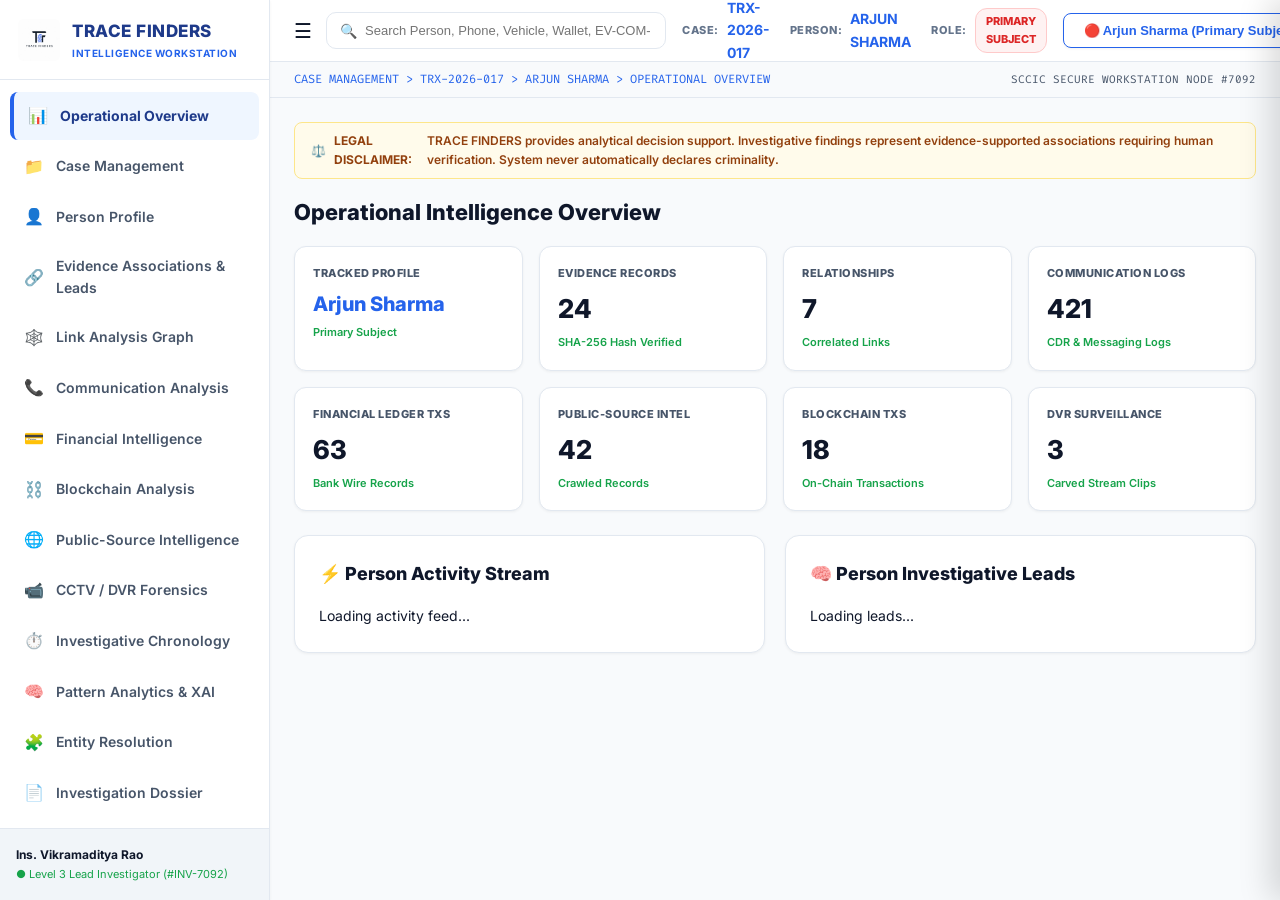
==== static/index.html @ 9f771f37 "THEME ENHANCEMENT — Transformed Dark Mode to Pure Pitch Black & Obsidian Cyber Workstation palette" ====
<!DOCTYPE html>
<html lang="en">
<head>
    <meta charset="UTF-8">
    <meta name="viewport" content="width=device-width, initial-scale=1.0">
    <title>TRACE FINDERS — Criminal Network Intelligence & Evidence Fusion Workstation</title>
    <!-- CSS & Fonts -->
    <link rel="stylesheet" href="/static/css/styles.css">
    <link rel="preconnect" href="https://fonts.googleapis.com">
    <link rel="preconnect" href="https://fonts.gstatic.com" crossorigin>
    <link href="https://fonts.googleapis.com/css2?family=Inter:wght@400;500;600;700;800;900&family=Fira+Code:wght@400;500;600&display=swap" rel="stylesheet">
    <!-- Vis.js Graph Canvas Library -->
    <script type="text/javascript" src="https://unpkg.com/vis-network/standalone/umd/vis-network.min.js"></script>
</head>
<body>

    <!-- 1. GLOBAL LEFT SIDEBAR -->
    <aside class="sidebar" id="app-sidebar">
        <div class="brand">
            <img src="/static/logo.png" style="height: 42px; width: auto; border-radius: 6px;" alt="TRACE FINDERS Logo">
            <div>
                <div class="brand-text">TRACE FINDERS</div>
                <div class="sih-badge">INTELLIGENCE WORKSTATION</div>
            </div>
        </div>
        <ul class="nav-list">
            <li class="nav-item active" data-tab="overview"><span class="nav-icon">📊</span> Operational Overview</li>
            <li class="nav-item" data-tab="cases"><span class="nav-icon">📁</span> Case Management</li>
            <li class="nav-item" data-tab="persons"><span class="nav-icon">👤</span> Person Profile</li>
            <li class="nav-item" data-tab="fusion"><span class="nav-icon">🔗</span> Evidence Associations & Leads</li>
            <li class="nav-item" data-tab="graph"><span class="nav-icon">🕸️</span> Link Analysis Graph</li>
            <li class="nav-item" data-tab="communications"><span class="nav-icon">📞</span> Communication Analysis</li>
            <li class="nav-item" data-tab="financial"><span class="nav-icon">💳</span> Financial Intelligence</li>
            <li class="nav-item" data-tab="blockchain"><span class="nav-icon">⛓️</span> Blockchain Analysis</li>
            <li class="nav-item" data-tab="osint"><span class="nav-icon">🌐</span> Public-Source Intelligence</li>
            <li class="nav-item" data-tab="dvr"><span class="nav-icon">📹</span> CCTV / DVR Forensics</li>
            <li class="nav-item" data-tab="timeline"><span class="nav-icon">⏱️</span> Investigative Chronology</li>
            <li class="nav-item" data-tab="analytics"><span class="nav-icon">🧠</span> Pattern Analytics & XAI</li>
            <li class="nav-item" data-tab="resolution"><span class="nav-icon">🧩</span> Entity Resolution</li>
            <li class="nav-item" data-tab="reports"><span class="nav-icon">📄</span> Investigation Dossier</li>
            <li class="nav-item" data-tab="audit"><span class="nav-icon">🛡️</span> Operational Audit Trail</li>
        </ul>
        <div class="sidebar-footer">
            <div style="font-weight: 700; color: var(--text-main); margin-bottom: 2px;">Ins. Vikramaditya Rao</div>
            <div style="font-size: 11px; color: var(--status-green);">● Level 3 Lead Investigator (#INV-7092)</div>
        </div>
    </aside>

    <!-- MAIN APPLICATION WRAPPER -->
    <div class="main-wrapper">
        
        <!-- 2. GLOBAL CONTEXT BAR HEADER -->
        <header class="context-bar">
            <div style="display: flex; align-items: center; gap: 14px;">
                <button class="sidebar-toggle-btn" onclick="toggleSidebar()" title="Toggle Sidebar" style="background: transparent; border: none; font-size: 20px; color: var(--text-main); cursor: pointer;">☰</button>
                <div class="search-box">
                    <span class="search-icon">🔍</span>
                    <input type="text" id="global-search-input" class="search-input" placeholder="Search Person, Phone, Vehicle, Wallet, EV-COM-001...">
                </div>
            </div>

            <div style="display: flex; align-items: center; gap: 16px;">
                <div class="context-meta-group">
                    <div class="context-item">
                        <span class="context-label">CASE:</span>
                        <span id="ctx-case-id" class="context-val" style="color: var(--accent-blue);">TRX-2026-017</span>
                    </div>
                    <div class="context-item">
                        <span class="context-label">PERSON:</span>
                        <span id="ctx-subject-name" class="context-val" style="color: var(--accent-blue);">ARJUN SHARMA</span>
                    </div>
                    <div class="context-item">
                        <span class="context-label">ROLE:</span>
                        <span id="ctx-subject-role" class="badge badge-high">PRIMARY SUBJECT</span>
                    </div>
                </div>

                <!-- PERSON SELECTOR DROPDOWN & THEME TOGGLE -->
                <div style="display: flex; align-items: center; gap: 10px;">
                    <select id="select-change-person" class="select-custom" onchange="changeActivePerson(this.value)">
                        <option value="P-001" selected>🔴 Arjun Sharma (Primary Subject)</option>
                        <option value="P-002">🔵 Rohan Mehta (Business Contact)</option>
                        <option value="P-003">🟢 Priya Joshi (Associate)</option>
                        <option value="P-004">🟡 Vikram Patil (Person of Interest)</option>
                        <option value="P-005">🟣 Neha Kulkarni (Employee)</option>
                        <option value="P-006">⚠️ Arjun S. (Ambiguous Match Candidate)</option>
                    </select>
                    <button class="btn btn-secondary" id="theme-toggle-btn" onclick="toggleTheme()" style="padding: 6px 12px; font-size: 12px;">🌙 Dark</button>
                </div>
            </div>
        </header>

        <!-- BREADCRUMB BAR -->
        <div class="breadcrumb-bar">
            <div>
                <span id="breadcrumb-text">CASE MANAGEMENT > TRX-2026-017 > ARJUN SHARMA > OPERATIONAL OVERVIEW</span>
            </div>
            <span style="font-size: 11px; color: var(--text-muted);">SCCIC SECURE WORKSTATION NODE #7092</span>
        </div>

        <!-- MAIN CONTENT AREA -->
        <main class="content-area">

            <!-- LEGAL DISCLAIMER BANNER -->
            <div class="disclaimer-banner">
                ⚖️ <strong>LEGAL DISCLAIMER:</strong> TRACE FINDERS provides analytical decision support. Investigative findings represent evidence-supported associations requiring human verification. System never automatically declares criminality.
            </div>

            <!-- 1. OPERATIONAL OVERVIEW -->
            <section id="view-overview" class="tab-view active">
                <h2 style="font-size: 22px; font-weight: 800; margin-bottom: 16px;">Operational Intelligence Overview</h2>
                
                <div class="grid-stats">
                    <div class="stat-card"><div class="stat-title">Tracked Profile</div><div class="stat-val" id="ov-person-name" style="font-size: 20px; color: var(--accent-blue);">Arjun Sharma</div><div class="stat-sub" id="ov-person-role">Primary Subject</div></div>
                    <div class="stat-card"><div class="stat-title">Evidence Records</div><div class="stat-val" id="ov-evidence-count">24</div><div class="stat-sub">SHA-256 Hash Verified</div></div>
                    <div class="stat-card"><div class="stat-title">Relationships</div><div class="stat-val" id="ov-rel-count">7</div><div class="stat-sub">Correlated Links</div></div>
                    <div class="stat-card"><div class="stat-title">Communication Logs</div><div class="stat-val" id="ov-comm-count">421</div><div class="stat-sub">CDR & Messaging Logs</div></div>
                    <div class="stat-card"><div class="stat-title">Financial Ledger Txs</div><div class="stat-val" id="ov-fin-count">63</div><div class="stat-sub">Bank Wire Records</div></div>
                    <div class="stat-card"><div class="stat-title">Public-Source Intel</div><div class="stat-val" id="ov-osint-count">42</div><div class="stat-sub">Crawled Records</div></div>
                    <div class="stat-card"><div class="stat-title">Blockchain Txs</div><div class="stat-val" id="ov-blk-count">18</div><div class="stat-sub">On-Chain Transactions</div></div>
                    <div class="stat-card"><div class="stat-title">DVR Surveillance</div><div class="stat-val" id="ov-cctv-count">3</div><div class="stat-sub">Carved Stream Clips</div></div>
                </div>

                <div style="display: grid; grid-template-columns: 1fr 1fr; gap: 20px;">
                    <div class="card">
                        <div class="card-title">⚡ Person Activity Stream</div>
                        <div id="activity-feed">Loading activity feed...</div>
                    </div>
                    <div class="card">
                        <div class="card-title">🧠 Person Investigative Leads</div>
                        <div id="ai-leads-panel">Loading leads...</div>
                    </div>
                </div>
            </section>

            <!-- 2. CASE MANAGEMENT -->
            <section id="view-cases" class="tab-view">
                <div style="display: flex; justify-content: space-between; align-items: center; margin-bottom: 20px;">
                    <h2 style="font-size: 22px; font-weight: 800;">Case Registry Management</h2>
                    <button class="btn" onclick="openAddCaseWizard()">+ ADD NEW CASE</button>
                </div>
                <div id="cases-list-container">Loading cases...</div>
            </section>

            <!-- 3. PERSON PROFILE -->
            <section id="view-persons" class="tab-view">
                <h2 style="font-size: 22px; font-weight: 800; margin-bottom: 16px;">Person Intelligence Profile</h2>
                <div id="person-profile-card-container">Loading person intelligence profile...</div>
            </section>

            <!-- 4. EVIDENCE ASSOCIATIONS & LEADS -->
            <section id="view-fusion" class="tab-view">
                <h2 style="font-size: 22px; font-weight: 800; margin-bottom: 16px;">Evidence Associations & Intelligence Leads</h2>
                <div class="card">
                    <div class="card-title">Person-Scoped Multi-Hop Evidence Tree</div>
                    <div id="fusion-chain-container">Loading evidence chain...</div>
                </div>
            </section>

            <!-- 5. LINK ANALYSIS GRAPH -->
            <section id="view-graph" class="tab-view">
                <div style="display: flex; justify-content: space-between; align-items: center; margin-bottom: 12px;">
                    <div>
                        <h2 style="font-size: 22px; font-weight: 800;">Evidence Fusion Network Graph</h2>
                        <div style="font-size: 13px; color: var(--text-muted); margin-top: 2px;">
                            CASE: <strong style="color: var(--text-main);">TRX-2026-017</strong> | 
                            SUBJECT: <strong id="graph-header-subject" style="color: var(--accent-blue);">ARJUN SHARMA</strong> | 
                            ENTITIES: <strong id="graph-header-entities" style="color: var(--text-main);">8</strong> | 
                            RELATIONSHIPS: <strong id="graph-header-rels" style="color: var(--text-main);">7</strong> | 
                            EVIDENCE LINKS: <strong id="graph-header-links" style="color: var(--text-main);">14</strong>
                        </div>
                    </div>
                    <button class="btn btn-secondary" onclick="focusSelectedPerson()">🎯 RE-CENTER ROOT</button>
                </div>

                <div class="graph-toolbar">
                    <div style="display: flex; align-items: center; gap: 8px; flex-wrap: wrap;">
                        <span style="font-size: 11px; font-weight: 800; color: var(--text-muted);">LAYOUT:</span>
                        <button id="btn-layout-tree-ud" class="graph-layout-btn active" onclick="changeGraphLayout('tree-ud')">Tree (Root Top)</button>
                        <button id="btn-layout-radial" class="graph-layout-btn" onclick="changeGraphLayout('radial')">Radial</button>
                        <button id="btn-layout-hierarchy" class="graph-layout-btn" onclick="changeGraphLayout('hierarchy')">Hierarchy</button>
                        <button id="btn-layout-compact" class="graph-layout-btn" onclick="changeGraphLayout('compact')">Compact</button>
                    </div>
                    <div style="font-size: 12px; color: var(--text-muted); font-weight: 600;">🖐️ Drag canvas to pan | Scroll to zoom | Drag nodes freely | Double-click node to focus</div>
                </div>

                <div class="graph-container-wrapper">
                    <!-- FLOATING GRAPH CONTROLS TOOLBAR OVERLAY -->
                    <div class="graph-floating-controls">
                        <button class="graph-control-btn" onclick="zoomGraphIn()" title="Zoom In">[ + ]</button>
                        <button class="graph-control-btn" onclick="zoomGraphOut()" title="Zoom Out">[ − ]</button>
                        <button class="graph-control-btn" onclick="fitGraphToScreen()" title="Fit to Screen">[ ⛶ ]</button>
                        <button class="graph-control-btn" onclick="resetGraphLayout()" title="Reset Layout">[ ⟳ ]</button>
                        <button class="graph-control-btn" onclick="focusSelectedPerson()" title="Center Root Node">[ 🎯 ]</button>
                    </div>
                    <div id="graph-canvas"></div>
                </div>
            </section>

            <!-- 6. COMMUNICATION ANALYSIS -->
            <section id="view-communications" class="tab-view">
                <h2 style="font-size: 22px; font-weight: 800; margin-bottom: 16px;">Communication Analysis</h2>
                <div class="card">
                    <div class="card-title">
                        <span>COMMUNICATION ANALYSIS | SUBJECT: <strong id="comm-person-name" style="color: var(--accent-blue);">ARJUN SHARMA</strong></span>
                    </div>
                    <div style="display: grid; grid-template-columns: repeat(5, 1fr); gap: 14px; margin-bottom: 20px;">
                        <div class="stat-card"><div class="stat-title">TOTAL EVENTS</div><div class="stat-val" id="comm-stat-total">421</div></div>
                        <div class="stat-card"><div class="stat-title">CALLS</div><div class="stat-val" id="comm-stat-calls">187</div></div>
                        <div class="stat-card"><div class="stat-title">MESSAGES</div><div class="stat-val" id="comm-stat-msgs">234</div></div>
                        <div class="stat-card"><div class="stat-title">UNIQUE CONTACTS</div><div class="stat-val" id="comm-stat-contacts">11</div></div>
                        <div class="stat-card"><div class="stat-title">ACTIVE PERIOD</div><div class="stat-val" style="font-size: 13px; color: var(--accent-blue);" id="comm-stat-period">03 Aug – 18 Aug 2026</div></div>
                    </div>
                    
                    <h4 style="font-size: 15px; color: var(--accent-blue); margin-bottom: 10px;">Contact Hierarchy Tree:</h4>
                    <div id="comm-contact-tree" style="margin-bottom: 20px;">Loading contact tree...</div>

                    <h4 style="font-size: 15px; color: var(--accent-blue); margin: 20px 0 10px 0;">Communication History Ledger:</h4>
                    <table class="table-custom">
                        <thead>
                            <tr>
                                <th>Date</th>
                                <th>Time</th>
                                <th>Contact Person</th>
                                <th>Direction</th>
                                <th>Duration</th>
                                <th>Evidence Record</th>
                            </tr>
                        </thead>
                        <tbody id="comm-rohan-tbody">
                            <tr><td colspan="6">Loading history...</td></tr>
                        </tbody>
                    </table>
                </div>
            </section>

            <!-- 7. FINANCIAL INTELLIGENCE LEDGER -->
            <section id="view-financial" class="tab-view">
                <h2 style="font-size: 22px; font-weight: 800; margin-bottom: 16px;">Financial Intelligence Ledger</h2>
                <div class="card">
                    <div class="card-title">Financial Activity Ledger & Account Correlation</div>
                    
                    <div id="fin-accounts-grid" style="display: grid; grid-template-columns: 1fr 1fr; gap: 16px; margin-bottom: 20px;">Loading account...</div>
                    <div id="fin-hawala-box" class="xai-box" style="margin-bottom: 20px;">Loading indicators...</div>

                    <h4 style="font-size: 15px; color: var(--accent-blue); margin-bottom: 10px;">Transaction History Ledger:</h4>
                    <table class="table-custom">
                        <thead>
                            <tr>
                                <th>DATE</th>
                                <th>TIME</th>
                                <th>AMOUNT</th>
                                <th>DIRECTION</th>
                                <th>ACCOUNT</th>
                                <th>COUNTERPARTY</th>
                                <th>REFERENCE</th>
                                <th>EVIDENCE</th>
                            </tr>
                        </thead>
                        <tbody id="fin-transactions-tbody">
                            <tr><td colspan="8">Loading transactions...</td></tr>
                        </tbody>
                    </table>
                </div>
            </section>

            <!-- 8. BLOCKCHAIN ANALYSIS -->
            <section id="view-blockchain" class="tab-view">
                <h2 style="font-size: 22px; font-weight: 800; margin-bottom: 16px;">Blockchain Intelligence Analysis</h2>
                <div class="card">
                    <div class="card-title">Wallet Intelligence: <strong id="blk-person-name" style="color: var(--accent-blue);">0xDEMO...A721</strong></div>
                    <div id="blk-summary" style="padding: 16px; background: var(--bg-card-hover); border: 1px solid var(--border-color); border-radius: 10px; margin-bottom: 20px;">Loading wallet info...</div>
                    
                    <h4 style="font-size: 15px; color: var(--accent-blue); margin-bottom: 10px;">Transaction Ledger:</h4>
                    <table class="table-custom">
                        <thead>
                            <tr>
                                <th>TRANSACTION HASH</th>
                                <th>FROM</th>
                                <th>TO</th>
                                <th>VALUE</th>
                                <th>TIME</th>
                                <th>ASSOCIATED EVIDENCE</th>
                            </tr>
                        </thead>
                        <tbody id="blk-transactions-tbody">
                            <tr><td colspan="6">Loading blockchain transactions...</td></tr>
                        </tbody>
                    </table>
                </div>
            </section>

            <!-- 9. PUBLIC-SOURCE INTELLIGENCE -->
            <section id="view-osint" class="tab-view">
                <h2 style="font-size: 22px; font-weight: 800; margin-bottom: 16px;">Public-Source Intelligence</h2>
                <div class="card">
                    <div class="card-title">Public-Source Records Scoped for: <strong id="osint-person-name" style="color: var(--accent-blue);">ARJUN SHARMA</strong></div>
                    <div id="osint-list">Loading records...</div>
                </div>
            </section>

            <!-- 10. CCTV / DVR FORENSICS WORKSPACE -->
            <section id="view-dvr" class="tab-view">
                <div style="display: flex; justify-content: space-between; align-items: center; margin-bottom: 14px;">
                    <div>
                        <h2 style="font-size: 22px; font-weight: 800;">CCTV / DVR Forensics Workspace</h2>
                        <div style="font-size: 13px; color: var(--text-muted); margin-top: 2px;">
                            CASE: <strong style="color: var(--text-main);">TRX-2026-017</strong> | 
                            SUBJECT: <strong id="dvr-header-subject" style="color: var(--accent-blue);">ARJUN SHARMA</strong> | 
                            CAMERAS: <strong id="dvr-header-total-cams" style="color: var(--text-main);">12</strong> (ACTIVE: <strong style="color: var(--status-green);">10</strong> | ARCHIVED: <strong style="color: var(--status-amber);">2</strong>) | 
                            TOTAL EVENTS: <strong style="color: var(--text-main);">87</strong> | 
                            EVIDENCE LINKS: <strong style="color: var(--text-main);">54</strong>
                        </div>
                    </div>
                </div>

                <!-- CAMERA SEARCH & FILTERS BAR -->
                <div class="dvr-filter-bar">
                    <div class="search-box" style="width: 280px;">
                        <span class="search-icon">🔍</span>
                        <input type="text" id="camera-search-input" class="search-input" placeholder="Search Camera ID, Name, Location..." onkeyup="filterCameraGrid()">
                    </div>
                    <div style="display: flex; align-items: center; gap: 6px;">
                        <span style="font-size: 11px; font-weight: 800; color: var(--text-muted);">STATUS:</span>
                        <select class="dvr-filter-select" id="cam-filter-status" onchange="filterCameraGrid()"><option value="ALL">All Statuses</option><option value="Active Recording">Active Recording</option><option value="Archived">Archived</option></select>
                    </div>
                    <div style="display: flex; align-items: center; gap: 6px;">
                        <span style="font-size: 11px; font-weight: 800; color: var(--text-muted);">LOCATION:</span>
                        <select class="dvr-filter-select" id="cam-filter-location" onchange="filterCameraGrid()"><option value="ALL">All Locations</option><option value="Pune">Pune</option><option value="Mumbai">Mumbai</option></select>
                    </div>
                    <div style="display: flex; align-items: center; gap: 6px;">
                        <span style="font-size: 11px; font-weight: 800; color: var(--text-muted);">TYPE:</span>
                        <select class="dvr-filter-select" id="cam-filter-type" onchange="filterCameraGrid()"><option value="ALL">All Camera Types</option><option value="Fixed">Fixed CCTV</option><option value="PTZ">PTZ Dome</option><option value="ANPR">ANPR Traffic</option></select>
                    </div>
                    <div style="display: flex; align-items: center; gap: 6px;">
                        <span style="font-size: 11px; font-weight: 800; color: var(--text-muted);">DATE:</span>
                        <select class="dvr-filter-select" id="cam-filter-date"><option value="18 Aug 2026">18 Aug 2026</option></select>
                    </div>
                </div>

                <!-- ALL 12 CAMERAS RESPONSIVE INVENTORY GRID -->
                <div class="card-title" style="font-size: 16px; margin-bottom: 12px;">📷 Camera Inventory (All 12 Monitored Locations)</div>
                <div class="camera-inventory-grid" id="camera-inventory-grid-container">Loading camera inventory...</div>

                <!-- ALL CAMERA EVENTS TABLE -->
                <div class="card">
                    <div class="card-title" style="font-size: 16px;">📋 All Camera Surveillance Events Log</div>
                    <table class="table-custom">
                        <thead>
                            <tr>
                                <th>TIME</th>
                                <th>CAMERA</th>
                                <th>SURVEILLANCE EVENT</th>
                                <th>IDENTIFIED PERSON</th>
                                <th>LOCATION</th>
                                <th>EVIDENCE RECORD</th>
                                <th>STATUS</th>
                            </tr>
                        </thead>
                        <tbody id="all-camera-events-tbody">
                            <tr><td colspan="7">Loading events...</td></tr>
                        </tbody>
                    </table>
                </div>

                <!-- SELECTED PERSON CCTV SURVEILLANCE EVENTS -->
                <div class="card-title" style="font-size: 16px; margin: 24px 0 12px 0;">
                    <span>🎥 Person-Scoped Surveillance Clips (<strong id="dvr-person-clips-title" style="color: var(--accent-blue);">Arjun Sharma</strong>)</span>
                </div>
                <div id="dvr-video-grid-container" style="display: grid; grid-template-columns: repeat(3, 1fr); gap: 16px; margin-bottom: 20px;">Loading surveillance clips...</div>

                <!-- LOWER 3-COLUMN SPLIT ANALYTICAL SECTION -->
                <div class="dvr-analytics-3col">
                    <div class="card" style="margin-bottom: 0;">
                        <div class="card-title" style="font-size: 15px;">⏱️ Investigation Timeline</div>
                        <div class="timeline-list" style="font-size: 12px;" id="dvr-timeline-list">
                            <div class="timeline-item" onclick="openEvidenceDetailModal('EV-CCTV-031')">
                                <div style="font-size: 10px; color: var(--accent-blue); font-weight: 700;">20:01:00</div>
                                <div style="font-weight: 700; color: var(--text-main);">Person Meeting</div>
                            </div>
                            <div class="timeline-item" onclick="openEvidenceDetailModal('EV-COM-023')">
                                <div style="font-size: 10px; color: var(--accent-blue); font-weight: 700;">20:02:14</div>
                                <div style="font-weight: 700; color: var(--text-main);">Communication Event</div>
                            </div>
                            <div class="timeline-item" onclick="openEvidenceDetailModal('EV-CCTV-032')">
                                <div style="font-size: 10px; color: var(--accent-blue); font-weight: 700;">20:17:38</div>
                                <div style="font-weight: 700; color: var(--text-main);">Financial Exchange Event</div>
                            </div>
                            <div class="timeline-item" onclick="openEvidenceDetailModal('EV-CCTV-033')">
                                <div style="font-size: 10px; color: var(--accent-blue); font-weight: 700;">20:26:11</div>
                                <div style="font-weight: 700; color: var(--text-main);">Vehicle Departure</div>
                            </div>
                        </div>
                    </div>

                    <div class="card" style="margin-bottom: 0;">
                        <div class="card-title" style="font-size: 15px;">
                            <span>📹 Selected Surveillance Event</span>
                            <span id="dvr-selected-id" style="color: var(--accent-blue); font-size: 13px;">EV-CCTV-031</span>
                        </div>

                        <div class="dvr-player-box" style="margin-bottom: 14px;">
                            <div style="position: relative; aspect-ratio: 16/9; background: #000;">
                                <img id="dvr-main-img" src="https://images.unsplash.com/photo-1517248135467-4c7edcad34c4?w=800" style="width: 100%; height: 100%; object-fit: cover;">
                                <div style="position: absolute; top: 8px; left: 10px; background: rgba(0,0,0,0.7); padding: 4px 8px; border-radius: 4px; font-family: monospace; font-size: 11px; color: #10b981;">
                                    <span id="dvr-overlay-cam">CAM-04</span> | 18 AUG 2026 | <span id="dvr-overlay-time">20:01:00 IST</span>
                                </div>
                            </div>
                            <div class="dvr-player-controls">
                                <button class="dvr-btn-play" onclick="togglePlay()">▶</button>
                                <button class="btn btn-secondary" style="font-size: 10px; padding: 2px 6px;">⏮ 10s</button>
                                <button class="btn btn-secondary" style="font-size: 10px; padding: 2px 6px;">⏭ 10s</button>
                                <div class="dvr-seeker"><div class="dvr-seeker-fill"></div></div>
                                <span style="font-size: 10px; color: var(--text-muted); font-family: monospace;">00:42 / 02:30</span>
                            </div>
                        </div>

                        <div id="dvr-selected-details-panel" style="font-size: 12px; color: var(--text-muted); background: var(--bg-card-hover); padding: 12px; border-radius: 8px; border: 1px solid var(--border-color); margin-bottom: 12px;">Loading event details...</div>

                        <div style="font-size: 11px; font-weight: 800; color: var(--accent-blue); margin-bottom: 6px;">LINKED EVIDENCE:</div>
                        <div id="dvr-linked-evidence-btns" style="display: flex; gap: 8px; flex-wrap: wrap;">Loading linked evidence...</div>
                    </div>

                    <div class="card" style="margin-bottom: 0;">
                        <div class="card-title" style="font-size: 15px;">🔗 Related Entities</div>
                        <div id="dvr-related-entities-list" style="font-size: 12px; margin-bottom: 18px;">Loading entities...</div>

                        <div class="card-title" style="font-size: 14px; margin-bottom: 8px;">🎥 Monitored Locations</div>
                        <div id="dvr-camera-list" style="font-size: 11px;">Loading cameras...</div>
                    </div>
                </div>

            </section>

            <!-- 11. INVESTIGATIVE CHRONOLOGY TIMELINE -->
            <section id="view-timeline" class="tab-view">
                <h2 style="font-size: 22px; font-weight: 800; margin-bottom: 16px;">Investigative Chronology Timeline</h2>
                <div class="card">
                    <div class="card-title">Person Chronology Stream (<span id="timeline-person-name" style="color: var(--accent-blue);">Arjun Sharma</span>)</div>
                    <div id="temporal-assessment-box" class="xai-box" style="margin-bottom: 20px;">Loading correlation assessment...</div>
                    <div id="timeline-container" class="timeline-list">Loading timeline...</div>
                </div>
            </section>

            <!-- 12. PATTERN ANALYTICS & XAI -->
            <section id="view-analytics" class="tab-view">
                <h2 style="font-size: 22px; font-weight: 800; margin-bottom: 16px;">Pattern Analytics & Centrality Metrics</h2>
                <div class="card">
                    <div class="card-title">Entity Rank & Centrality Metrics</div>
                    <table class="table-custom">
                        <thead>
                            <tr>
                                <th>Entity Label</th>
                                <th>Type</th>
                                <th>Degree</th>
                                <th>Betweenness</th>
                                <th>PageRank</th>
                                <th>Assessment</th>
                            </tr>
                        </thead>
                        <tbody id="analytics-tbody">
                            <tr><td colspan="6">Loading analytics...</td></tr>
                        </tbody>
                    </table>
                </div>
            </section>

            <!-- 13. ENTITY RESOLUTION INTERFACE -->
            <section id="view-resolution" class="tab-view">
                <h2 style="font-size: 22px; font-weight: 800; margin-bottom: 16px;">Entity Resolution Interface</h2>
                <div class="card">
                    <div class="card-title">Ambiguous Candidate Match Resolution</div>
                    <div id="entity-resolution-container">Loading entity resolution candidate...</div>
                </div>
            </section>

            <!-- 14. REPORTS (DOSSIER PREVIEW & PRINT/EXPORT PDF) -->
            <section id="view-reports" class="tab-view">
                <h2 style="font-size: 22px; font-weight: 800; margin-bottom: 16px;">Official Investigation Summary Report</h2>
                <div class="card">
                    <div class="card-title">
                        <span>TRACE FINDERS Official Investigation Dossier</span>
                        <button class="btn" onclick="printDossierPDF()">🖨️ Print / Export PDF Dossier</button>
                    </div>
                    <iframe id="report-preview-frame" style="width: 100%; height: 720px; border: 1px solid var(--border-color); background: #ffffff; border-radius: 8px; box-shadow: var(--shadow-sm);"></iframe>
                </div>
            </section>

            <!-- 15. OPERATIONAL AUDIT TRAIL -->
            <section id="view-audit" class="tab-view">
                <h2 style="font-size: 22px; font-weight: 800; margin-bottom: 16px;">Operational Audit Trail & Chain of Custody</h2>
                <div class="card">
                    <div class="card-title">
                        <span>SHA-256 Immutable Audit Explorer</span>
                        <span id="blockchain-status" class="badge badge-verified">IMMUTABLE LOGS VERIFIED</span>
                    </div>
                    <table class="table-custom">
                        <thead>
                            <tr>
                                <th>TIMESTAMP</th>
                                <th>USER</th>
                                <th>ACTION</th>
                                <th>OBJECT</th>
                                <th>RESULT</th>
                            </tr>
                        </thead>
                        <tbody id="audit-tbody">
                            <tr><td colspan="5">Loading audit logs...</td></tr>
                        </tbody>
                    </table>
                </div>
            </section>

        </main>
    </div>

    <!-- CAMERA DETAIL & 24H RECORDING TIMELINE MODAL -->
    <div id="camera-detail-modal" class="modal-overlay">
        <div class="modal-card">
            <div class="modal-header" style="display: flex; justify-content: space-between; align-items: center; border-bottom: 1px solid var(--border-color); padding-bottom: 12px; margin-bottom: 16px;">
                <div>
                    <div style="font-size: 18px; font-weight: 800; color: var(--accent-blue);" id="cam-modal-id">CAM-04</div>
                    <div style="font-size: 13px; color: var(--text-main);" id="cam-modal-name">Pune Central Zone</div>
                </div>
                <button type="button" class="modal-close-btn" onclick="closeCameraDetailModal()" style="background: transparent; border: none; font-size: 22px; color: var(--text-muted); cursor: pointer;">✕</button>
            </div>
            
            <div id="cam-modal-body">Loading camera details...</div>
        </div>
    </div>

    <!-- RIGHT-SIDE SLIDING PERSON DETAIL DRAWER -->
    <div id="person-detail-drawer" class="right-drawer-overlay">
        <div class="drawer-header">
            <div style="font-size: 16px; font-weight: 800; color: var(--text-main);">PERSON PROFILE DOSSIER</div>
            <button type="button" style="background: transparent; border: none; font-size: 22px; color: var(--text-muted); cursor: pointer;" onclick="closePersonDrawer()">✕</button>
        </div>
        <div class="drawer-tabs">
            <button class="drawer-tab-btn active" onclick="switchDrawerTab('overview')">OVERVIEW</button>
            <button class="drawer-tab-btn" onclick="switchDrawerTab('identifiers')">IDENTIFIERS</button>
            <button class="drawer-tab-btn" onclick="switchDrawerTab('comm')">COMMUNICATION</button>
            <button class="drawer-tab-btn" onclick="switchDrawerTab('fin')">FINANCIAL</button>
            <button class="drawer-tab-btn" onclick="switchDrawerTab('osint')">PUBLIC-SOURCE</button>
            <button class="drawer-tab-btn" onclick="switchDrawerTab('blk')">BLOCKCHAIN</button>
            <button class="drawer-tab-btn" onclick="switchDrawerTab('dvr')">CCTV</button>
            <button class="drawer-tab-btn" onclick="switchDrawerTab('rel')">RELATIONSHIPS</button>
            <button class="drawer-tab-btn" onclick="switchDrawerTab('timeline')">TIMELINE</button>
            <button class="drawer-tab-btn" onclick="switchDrawerTab('evidence')">EVIDENCE</button>
        </div>
        <div class="drawer-body" id="drawer-content-area">Loading person dossier...</div>
    </div>

    <!-- STANDARDIZED EVIDENCE RECORD DRAWER MODAL -->
    <div id="evidence-detail-modal" class="modal-overlay">
        <div class="modal-card">
            <div class="modal-header" style="display: flex; justify-content: space-between; align-items: center; border-bottom: 1px solid var(--border-color); padding-bottom: 12px; margin-bottom: 16px;">
                <div style="font-size: 18px; font-weight: 800; color: var(--accent-blue);">EVIDENCE RECORD</div>
                <button type="button" class="modal-close-btn" onclick="closeEvidenceDetailModal()" style="background: transparent; border: none; font-size: 22px; color: var(--text-muted); cursor: pointer;">✕</button>
            </div>
            <div id="evidence-modal-body">Loading evidence record...</div>
        </div>
    </div>

    <!-- RELATIONSHIP EVIDENCE DRAWER MODAL -->
    <div id="rel-evidence-modal" class="modal-overlay">
        <div class="modal-card">
            <div class="modal-header" style="display: flex; justify-content: space-between; align-items: center; border-bottom: 1px solid var(--border-color); padding-bottom: 12px; margin-bottom: 16px;">
                <div style="font-size: 18px; font-weight: 800; color: var(--accent-blue);">RELATIONSHIP INTELLIGENCE RECORD</div>
                <button type="button" class="modal-close-btn" onclick="closeRelEvidenceModal()" style="background: transparent; border: none; font-size: 22px; color: var(--text-muted); cursor: pointer;">✕</button>
            </div>
            <div id="rel-modal-body">Loading relationship details...</div>
        </div>
    </div>

    <!-- MULTI-STEP ADD CASE WIZARD MODAL -->
    <div id="add-case-wizard-modal" class="modal-overlay">
        <div class="modal-card">
            <div class="modal-header" style="display: flex; justify-content: space-between; align-items: center; border-bottom: 1px solid var(--border-color); padding-bottom: 12px; margin-bottom: 16px;">
                <div style="font-size: 18px; font-weight: 800; color: var(--text-main);">+ ADD NEW CASE WORKFLOW</div>
                <button type="button" class="modal-close-btn" onclick="closeAddCaseWizard()" style="background: transparent; border: none; font-size: 22px; color: var(--text-muted); cursor: pointer;">✕</button>
            </div>
            <div class="wizard-steps-bar">
                <span id="wiz-step-1" class="wizard-step-item active">1. Case Information</span>
                <span id="wiz-step-2" class="wizard-step-item">2. Primary Suspect</span>
                <span id="wiz-step-3" class="wizard-step-item">3. Secondary Subjects</span>
            </div>
            <form id="wizard-form" onsubmit="submitWizardForm(event)">
                <div id="wizard-panel-1">
                    <div class="form-group" style="margin-bottom: 12px;"><label class="form-label">Case Name / Title *</label><input type="text" id="wiz-case-title" required class="form-field-input" placeholder="e.g. OPERATION NEXUS"></div>
                    <div class="form-grid-2">
                        <div><label class="form-label">Investigation Type</label><input type="text" id="wiz-case-type" class="form-field-input" value="Cyber-Financial Crime"></div>
                        <div><label class="form-label">Priority</label><select id="wiz-case-priority" class="form-field-input"><option value="HIGH" selected>High Priority</option><option value="MEDIUM">Medium Priority</option><option value="LOW">Low Priority</option></select></div>
                    </div>
                    <div class="form-group" style="margin-bottom: 12px;"><label class="form-label">Lead Investigator</label><input type="text" id="wiz-case-investigator" class="form-field-input" value="Ins. Vikramaditya Rao (#INV-7092)"></div>
                    <div class="form-group" style="margin-bottom: 12px;"><label class="form-label">Case Description</label><textarea id="wiz-case-desc" rows="2" class="form-field-input" placeholder="Describe key investigative facts..."></textarea></div>
                    <div class="modal-actions"><button type="button" class="btn" onclick="goToWizardStep(2)">NEXT ➔</button></div>
                </div>
                <div id="wizard-panel-2" style="display: none;">
                    <div class="form-grid-2">
                        <div><label class="form-label">Primary Suspect Full Name *</label><input type="text" id="wiz-p-name" class="form-field-input" placeholder="e.g. Arjun Sharma"></div>
                        <div><label class="form-label">Alias</label><input type="text" id="wiz-p-alias" class="form-field-input" placeholder="e.g. Arjun S."></div>
                    </div>
                    <div class="form-grid-2">
                        <div><label class="form-label">Age & Gender</label><input type="text" id="wiz-p-age" class="form-field-input" placeholder="34, Male"></div>
                        <div><label class="form-label">Phone</label><input type="text" id="wiz-p-phone" class="form-field-input" placeholder="+91 98765 1201"></div>
                    </div>
                    <div class="form-grid-2">
                        <div><label class="form-label">Email</label><input type="email" id="wiz-p-email" class="form-field-input" placeholder="arjun.sharma.demo@example.test"></div>
                        <div><label class="form-label">City / Location</label><input type="text" id="wiz-p-city" class="form-field-input" placeholder="Pune, Maharashtra"></div>
                    </div>
                    <div class="modal-actions">
                        <button type="button" class="btn btn-secondary" onclick="goToWizardStep(1)">BACK</button>
                        <button type="button" class="btn" onclick="goToWizardStep(3)">NEXT ➔</button>
                    </div>
                </div>
                <div id="wizard-panel-3" style="display: none;">
                    <div style="background: var(--bg-card-hover); border-radius: 8px; padding: 14px; margin-bottom: 14px;">
                        <div style="font-size: 12px; font-weight: 800; color: var(--accent-blue); margin-bottom: 10px;">ADD PERSON OF INTEREST / ASSOCIATE</div>
                        <div class="form-grid-2">
                            <input type="text" id="wiz-sec-name" class="form-field-input" placeholder="Name e.g. Rohan Mehta">
                            <select id="wiz-sec-role" class="form-field-input"><option value="Business Contact">Business Contact</option><option value="Associate">Associate</option><option value="Person of Interest">Person of Interest</option><option value="Employee">Employee</option></select>
                        </div>
                        <input type="text" id="wiz-sec-phone" class="form-field-input" placeholder="Phone e.g. +91 98765 2002" style="margin-top: 10px;">
                    </div>
                    <div class="modal-actions">
                        <button type="button" class="btn btn-secondary" onclick="goToWizardStep(2)">BACK</button>
                        <button type="submit" class="btn">CREATE CASE & INGEST</button>
                    </div>
                </div>
            </form>
        </div>
    </div>

    <!-- JS Application Controller -->
    <script src="/static/js/app.js"></script>
</body>
</html>
---- static/css/styles.css ----
/* TRACE FINDERS — CRISP LIGHT / DARK INTELLIGENCE WORKSTATION THEME */

:root {
  /* LIGHT MODE DEFAULT */
  --bg-dark: #f8fafc;
  --bg-card: #ffffff;
  --bg-card-hover: #f1f5f9;
  --bg-sidebar: #ffffff;
  --bg-header: #ffffff;
  --accent-blue: #2563eb;
  --accent-cyan: #0284c7;
  --accent-purple: #7c3aed;
  --status-red: #dc2626;
  --status-amber: #d97706;
  --status-green: #16a34a;
  --text-main: #0f172a;
  --text-muted: #475569;
  --border-color: #e2e8f0;
  --font-mono: 'Fira Code', 'Consolas', monospace;
  --shadow-sm: 0 1px 3px rgba(0,0,0,0.05);
  --shadow-md: 0 4px 12px rgba(0,0,0,0.08);
}

body.dark-mode {
  --bg-dark: #000000;
  --bg-card: #090a0f;
  --bg-card-hover: #12141d;
  --bg-sidebar: #040406;
  --bg-header: #040406;
  --accent-blue: #38bdf8;
  --accent-cyan: #22d3ee;
  --accent-purple: #c084fc;
  --status-red: #f87171;
  --status-amber: #fbbf24;
  --status-green: #34d399;
  --text-main: #f8fafc;
  --text-muted: #94a3b8;
  --border-color: #1a1c2a;
  --shadow-sm: 0 2px 8px rgba(0,0,0,0.85);
  --shadow-md: 0 8px 24px rgba(0,0,0,0.95);
}

* {
  box-sizing: border-box;
  margin: 0;
  padding: 0;
}

body {
  font-family: 'Inter', -apple-system, BlinkMacSystemFont, 'Segoe UI', Roboto, sans-serif;
  background-color: var(--bg-dark);
  color: var(--text-main);
  font-size: 14px;
  line-height: 1.6;
  height: 100vh;
  display: flex;
  overflow: hidden;
}

/* Sidebar Navigation */
.sidebar {
  width: 270px;
  background-color: var(--bg-sidebar);
  border-right: 1px solid var(--border-color);
  display: flex;
  flex-direction: column;
  flex-shrink: 0;
  z-index: 10;
  transition: transform 0.3s ease, width 0.3s ease;
  box-shadow: var(--shadow-sm);
}

.sidebar.collapsed {
  width: 0;
  overflow: hidden;
  border-right: none;
}

.brand {
  padding: 18px;
  border-bottom: 1px solid var(--border-color);
  display: flex;
  align-items: center;
  gap: 12px;
}

.brand-text {
  font-weight: 800;
  font-size: 17px;
  letter-spacing: 0.5px;
  color: #1e3a8a;
}

body.dark-mode .brand-text {
  color: #f8fafc;
}

.sih-badge {
  font-size: 10px;
  color: var(--accent-blue);
  font-weight: 700;
  letter-spacing: 0.5px;
}

.nav-list {
  list-style: none;
  padding: 12px 10px;
  overflow-y: auto;
  flex: 1;
}

.nav-item {
  display: flex;
  align-items: center;
  gap: 12px;
  padding: 11px 14px;
  border-radius: 8px;
  color: var(--text-muted);
  font-size: 14px;
  font-weight: 600;
  cursor: pointer;
  transition: all 0.2s ease;
  margin-bottom: 3px;
}

.nav-item:hover {
  background-color: var(--bg-card-hover);
  color: var(--text-main);
}

.nav-item.active {
  background-color: #eff6ff;
  color: #1e3a8a;
  border-left: 4px solid var(--accent-blue);
  font-weight: 700;
}

body.dark-mode .nav-item.active {
  background-color: #0e1526;
  color: #38bdf8;
  border-left: 4px solid #38bdf8;
}

.nav-icon {
  font-size: 16px;
  width: 20px;
  text-align: center;
}

.sidebar-footer {
  padding: 16px;
  border-top: 1px solid var(--border-color);
  font-size: 12px;
  color: var(--text-muted);
  background: var(--bg-card-hover);
}

/* App Main Layout */
.main-wrapper {
  flex: 1;
  display: flex;
  flex-direction: column;
  overflow: hidden;
}

/* Global Context Bar Header */
.context-bar {
  height: 62px;
  background-color: var(--bg-header);
  border-bottom: 1px solid var(--border-color);
  display: flex;
  align-items: center;
  justify-content: space-between;
  padding: 0 24px;
  gap: 16px;
  box-shadow: var(--shadow-sm);
}

.context-meta-group {
  display: flex;
  align-items: center;
  gap: 20px;
  font-size: 13px;
}

.context-item {
  display: flex;
  align-items: center;
  gap: 8px;
}

.context-label {
  color: #64748b;
  font-weight: 800;
  text-transform: uppercase;
  font-size: 11px;
  letter-spacing: 0.5px;
}

.context-val {
  color: var(--text-main);
  font-weight: 700;
  font-size: 14px;
}

.select-custom {
  background-color: var(--bg-card);
  border: 1.5px solid var(--accent-blue);
  color: var(--accent-blue);
  padding: 8px 16px;
  border-radius: 8px;
  font-size: 13px;
  font-weight: 700;
  outline: none;
  cursor: pointer;
  box-shadow: var(--shadow-sm);
}

.select-custom option {
  background-color: var(--bg-card);
  color: var(--text-main);
  padding: 8px;
  font-size: 13px;
}

.search-box {
  position: relative;
  width: 340px;
}

.search-input {
  width: 100%;
  padding: 10px 14px 10px 38px;
  background-color: var(--bg-card);
  border: 1px solid var(--border-color);
  border-radius: 10px;
  color: var(--text-main);
  font-size: 13px;
  font-weight: 500;
  outline: none;
}

.search-input:focus {
  border-color: var(--accent-blue);
  box-shadow: 0 0 0 3px rgba(37, 99, 235, 0.15);
}

.search-icon {
  position: absolute;
  left: 14px;
  top: 50%;
  transform: translateY(-50%);
  color: #64748b;
  font-size: 14px;
}

/* Legal Disclaimer Banner */
.disclaimer-banner {
  background-color: #fffbeb;
  border: 1px solid #fde68a;
  color: #92400e;
  padding: 8px 16px;
  border-radius: 8px;
  font-size: 12px;
  font-weight: 600;
  margin-bottom: 16px;
  display: flex;
  align-items: center;
  gap: 8px;
}

body.dark-mode .disclaimer-banner {
  background-color: #451a03;
  border-color: #78350f;
  color: #fde047;
}

/* Breadcrumb Bar */
.breadcrumb-bar {
  background-color: var(--bg-dark);
  border-bottom: 1px solid var(--border-color);
  padding: 8px 24px;
  font-size: 12px;
  font-family: var(--font-mono);
  color: var(--accent-blue);
  display: flex;
  align-items: center;
  justify-content: space-between;
}

/* Main Content Views Container */
.content-area {
  flex: 1;
  padding: 24px;
  overflow-y: auto;
  position: relative;
  background-color: var(--bg-dark);
}

.tab-view {
  display: none;
}

.tab-view.active {
  display: block;
}

/* Cards & Grids */
.grid-stats {
  display: grid;
  grid-template-columns: repeat(auto-fit, minmax(180px, 1fr));
  gap: 16px;
  margin-bottom: 24px;
}

.stat-card {
  background-color: var(--bg-card);
  border: 1px solid var(--border-color);
  border-radius: 12px;
  padding: 18px;
  display: flex;
  flex-direction: column;
  box-shadow: var(--shadow-sm);
}

.stat-title {
  font-size: 11px;
  color: var(--text-muted);
  font-weight: 800;
  letter-spacing: 0.5px;
  text-transform: uppercase;
  margin-bottom: 6px;
}

.stat-val {
  font-size: 26px;
  font-weight: 800;
  color: var(--text-main);
}

.stat-sub {
  font-size: 11px;
  color: var(--status-green);
  margin-top: 4px;
  font-weight: 600;
}

.card {
  background-color: var(--bg-card);
  border: 1px solid var(--border-color);
  border-radius: 14px;
  padding: 24px;
  margin-bottom: 20px;
  box-shadow: var(--shadow-sm);
}

.card-title {
  font-size: 18px;
  font-weight: 800;
  color: var(--text-main);
  margin-bottom: 16px;
  display: flex;
  align-items: center;
  justify-content: space-between;
}

/* Graph Canvas & Toolbar */
.graph-toolbar {
  display: flex;
  align-items: center;
  justify-content: space-between;
  background-color: var(--bg-card);
  border: 1px solid var(--border-color);
  border-bottom: none;
  border-radius: 14px 14px 0 0;
  padding: 12px 20px;
}

.graph-layout-btn {
  background: var(--bg-card-hover);
  border: 1px solid var(--border-color);
  color: var(--text-muted);
  padding: 7px 14px;
  border-radius: 8px;
  font-size: 13px;
  font-weight: 700;
  cursor: pointer;
  transition: all 0.2s;
}

.graph-layout-btn:hover, .graph-layout-btn.active {
  background: var(--accent-blue);
  color: #ffffff;
  border-color: var(--accent-blue);
}

.graph-container-wrapper {
  position: relative;
  width: 100%;
}

#graph-canvas {
  width: 100%;
  height: 580px;
  background-color: var(--bg-card);
  border: 1px solid var(--border-color);
  border-radius: 0 0 14px 14px;
  position: relative;
  cursor: grab;
}

#graph-canvas:active {
  cursor: grabbing;
}

/* FLOATING GRAPH CONTROLS TOOLBAR OVERLAY */
.graph-floating-controls {
  position: absolute;
  top: 16px;
  right: 16px;
  background: var(--bg-card);
  border: 1px solid var(--border-color);
  border-radius: 10px;
  padding: 6px;
  display: flex;
  flex-direction: column;
  gap: 6px;
  box-shadow: var(--shadow-md);
  z-index: 20;
}

.graph-control-btn {
  background: var(--bg-card-hover);
  border: 1px solid var(--border-color);
  color: var(--text-main);
  width: 36px;
  height: 36px;
  border-radius: 8px;
  font-size: 16px;
  font-weight: 800;
  display: flex;
  align-items: center;
  justify-content: center;
  cursor: pointer;
  transition: all 0.2s;
}

.graph-control-btn:hover {
  background: var(--accent-blue);
  color: #ffffff;
  border-color: var(--accent-blue);
}

/* Badges */
.badge {
  display: inline-block;
  padding: 4px 10px;
  border-radius: 12px;
  font-size: 11px;
  font-weight: 800;
  text-transform: uppercase;
}

.badge-high { background-color: #fef2f2; color: #dc2626; border: 1px solid #fecaca; }
.badge-medium { background-color: #fffbeb; color: #d97706; border: 1px solid #fde68a; }
.badge-verified { background-color: #f0fdf4; color: #16a34a; border: 1px solid #bbf7d0; }

body.dark-mode .badge-high { background-color: #450a0a; color: #fca5a5; border: 1px solid #7f1d1d; }
body.dark-mode .badge-medium { background-color: #451a03; color: #fde047; border: 1px solid #78350f; }
body.dark-mode .badge-verified { background-color: #064e3b; color: #6ee7b7; border: 1px solid #047857; }

/* ALL 12 CAMERAS RESPONSIVE INVENTORY GRID */
.camera-inventory-grid {
  display: grid;
  grid-template-columns: repeat(4, 1fr);
  gap: 16px;
  margin-bottom: 24px;
  width: 100%;
}

@media (max-width: 1280px) {
  .camera-inventory-grid {
    grid-template-columns: repeat(3, 1fr);
  }
}

@media (max-width: 900px) {
  .camera-inventory-grid {
    grid-template-columns: repeat(2, 1fr);
  }
}

@media (max-width: 600px) {
  .camera-inventory-grid {
    grid-template-columns: 1fr;
  }
}

.camera-card-full {
  background: var(--bg-card);
  border: 1px solid var(--border-color);
  border-radius: 12px;
  overflow: hidden;
  box-shadow: var(--shadow-sm);
  display: flex;
  flex-direction: column;
  transition: transform 0.2s, border-color 0.2s, box-shadow 0.2s;
}

.camera-card-full:hover {
  border-color: var(--accent-blue);
  transform: translateY(-2px);
  box-shadow: var(--shadow-md);
}

.camera-card-thumb {
  position: relative;
  width: 100%;
  aspect-ratio: 16 / 9;
  background: #000;
}

.camera-card-thumb img {
  width: 100%;
  height: 100%;
  object-fit: cover;
}

.dvr-filter-bar {
  display: flex;
  gap: 12px;
  align-items: center;
  background: var(--bg-card);
  border: 1px solid var(--border-color);
  border-radius: 10px;
  padding: 10px 16px;
  margin-bottom: 18px;
  flex-wrap: wrap;
  box-shadow: var(--shadow-sm);
}

.dvr-filter-select {
  background: var(--bg-card-hover);
  border: 1px solid var(--border-color);
  color: var(--text-main);
  padding: 6px 12px;
  border-radius: 6px;
  font-size: 12px;
  font-weight: 600;
  outline: none;
}

.dvr-card-compact {
  background: var(--bg-card);
  border: 1px solid var(--border-color);
  border-radius: 12px;
  overflow: hidden;
  cursor: pointer;
  transition: transform 0.2s, border-color 0.2s;
  box-shadow: var(--shadow-sm);
}

.dvr-card-compact:hover, .dvr-card-compact.selected {
  border-color: var(--accent-blue);
  transform: translateY(-2px);
  box-shadow: var(--shadow-md);
}

.dvr-analytics-3col {
  display: grid;
  grid-template-columns: 1fr 1.6fr 1fr;
  gap: 18px;
  margin-top: 20px;
}

.dvr-player-box {
  background: #000;
  border-radius: 12px;
  overflow: hidden;
  border: 1px solid var(--border-color);
  position: relative;
}

.dvr-player-controls {
  background: var(--bg-card);
  border-top: 1px solid var(--border-color);
  padding: 10px 16px;
  display: flex;
  align-items: center;
  gap: 12px;
}

.dvr-btn-play {
  background: var(--accent-blue);
  color: #fff;
  border: none;
  width: 32px;
  height: 32px;
  border-radius: 50%;
  display: flex;
  align-items: center;
  justify-content: center;
  font-size: 14px;
  cursor: pointer;
}

.dvr-seeker {
  flex: 1;
  height: 4px;
  background: var(--border-color);
  border-radius: 2px;
  position: relative;
  cursor: pointer;
}

.dvr-seeker-fill {
  width: 35%;
  height: 100%;
  background: var(--accent-blue);
  border-radius: 2px;
}

/* Suspect Cards & Identity Card */
.suspect-card {
  background: var(--bg-card);
  border: 1px solid var(--border-color);
  border-radius: 12px;
  padding: 16px;
  display: flex;
  gap: 16px;
  margin-bottom: 12px;
  box-shadow: var(--shadow-sm);
}

.suspect-avatar {
  width: 70px;
  height: 70px;
  border-radius: 50%;
  object-fit: cover;
  border: 2px solid var(--accent-blue);
}

/* Buttons */
.btn {
  background: linear-gradient(135deg, #2563eb, #1d4ed8);
  color: #fff;
  border: none;
  padding: 10px 18px;
  border-radius: 8px;
  font-size: 14px;
  font-weight: 700;
  cursor: pointer;
  transition: all 0.2s;
  display: inline-flex;
  align-items: center;
  gap: 8px;
  box-shadow: 0 2px 6px rgba(37, 99, 235, 0.25);
}

.btn:hover {
  background: #1d4ed8;
  transform: translateY(-1px);
}

.btn-secondary {
  background: var(--bg-card-hover);
  color: var(--text-main);
  border: 1px solid var(--border-color);
}

.btn-secondary:hover {
  background: var(--border-color);
}

/* Tables */
.table-custom {
  width: 100%;
  border-collapse: collapse;
  font-size: 13px;
}

.table-custom th, .table-custom td {
  padding: 12px 16px;
  border-bottom: 1px solid var(--border-color);
  text-align: left;
}

.table-custom th {
  color: var(--text-muted);
  font-weight: 800;
  text-transform: uppercase;
  font-size: 11px;
  letter-spacing: 0.5px;
  background-color: var(--bg-card-hover);
}

/* Timeline */
.timeline-list {
  position: relative;
  padding-left: 24px;
  border-left: 2px solid var(--border-color);
}

.timeline-item {
  position: relative;
  margin-bottom: 20px;
  padding-left: 16px;
}

.timeline-item::before {
  content: '';
  position: absolute;
  left: -31px;
  top: 5px;
  width: 12px;
  height: 12px;
  border-radius: 50%;
  background-color: var(--accent-blue);
  box-shadow: 0 0 8px rgba(37, 99, 235, 0.6);
}

/* Explainable AI Cards */
.xai-box {
  background-color: #eff6ff;
  border: 1px solid #bfdbfe;
  border-left: 4px solid var(--accent-blue);
  border-radius: 12px;
  padding: 18px;
  margin-top: 12px;
  color: var(--text-main);
}

body.dark-mode .xai-box {
  background-color: #0c2a4a;
  border-color: #1e40af;
  color: #f8fafc;
}

.xai-title {
  font-size: 14px;
  font-weight: 800;
  color: var(--accent-blue);
  margin-bottom: 8px;
}

/* RIGHT-SIDE SLIDING PERSON DETAIL DRAWER */
.right-drawer-overlay {
  position: fixed;
  top: 0; right: 0; bottom: 0;
  width: 480px;
  background: var(--bg-card);
  border-left: 1px solid var(--border-color);
  box-shadow: -10px 0 30px rgba(0,0,0,0.15);
  z-index: 1000;
  display: flex;
  flex-direction: column;
  transform: translateX(100%);
  transition: transform 0.3s ease;
}

.right-drawer-overlay.open {
  transform: translateX(0);
}

.drawer-header {
  padding: 18px 24px;
  border-bottom: 1px solid var(--border-color);
  display: flex;
  align-items: center;
  justify-content: space-between;
}

.drawer-tabs {
  display: flex;
  overflow-x: auto;
  border-bottom: 1px solid var(--border-color);
  background: var(--bg-card-hover);
  padding: 0 12px;
}

.drawer-tab-btn {
  padding: 12px 16px;
  font-size: 12px;
  font-weight: 700;
  color: var(--text-muted);
  border: none;
  background: transparent;
  cursor: pointer;
  white-space: nowrap;
  border-bottom: 2px solid transparent;
}

.drawer-tab-btn.active {
  color: var(--accent-blue);
  border-bottom-color: var(--accent-blue);
}

.drawer-body {
  padding: 24px;
  overflow-y: auto;
  flex: 1;
}

/* MULTI-STEP ADD CASE WIZARD MODAL */
.modal-overlay {
  position: fixed;
  top: 0; left: 0; right: 0; bottom: 0;
  background: rgba(0, 0, 0, 0.4);
  backdrop-filter: blur(4px);
  display: flex;
  align-items: center;
  justify-content: center;
  z-index: 1100;
  display: none;
}

.modal-card {
  background-color: var(--bg-card);
  border: 1px solid var(--border-color);
  color: var(--text-main);
  width: 760px;
  max-width: 94vw;
  max-height: 88vh;
  overflow-y: auto;
  border-radius: 18px;
  padding: 32px;
  box-shadow: 0 25px 50px -12px rgba(0, 0, 0, 0.2);
  position: relative;
}

.wizard-steps-bar {
  display: flex;
  justify-content: space-between;
  border-bottom: 1px solid var(--border-color);
  padding-bottom: 16px;
  margin-bottom: 24px;
}

.wizard-step-item {
  font-size: 12px;
  font-weight: 800;
  color: var(--text-muted);
  text-transform: uppercase;
}

.wizard-step-item.active {
  color: var(--accent-blue);
}

.form-label {
  display: block;
  font-size: 11px;
  font-weight: 800;
  letter-spacing: 0.8px;
  text-transform: uppercase;
  color: var(--text-muted);
  margin-bottom: 6px;
}

.form-field-input {
  width: 100%;
  padding: 12px 16px;
  background-color: var(--bg-card-hover);
  border: 1px solid var(--border-color);
  border-radius: 8px;
  color: var(--text-main);
  font-size: 13px;
  font-weight: 500;
  outline: none;
}

.form-field-input:focus {
  border-color: var(--accent-blue);
  box-shadow: 0 0 0 2px rgba(37, 99, 235, 0.2);
}

.form-grid-2 {
  display: grid;
  grid-template-columns: 1fr 1fr;
  gap: 14px;
  margin-bottom: 14px;
}

.modal-actions {
  display: flex;
  align-items: center;
  justify-content: flex-end;
  gap: 12px;
  margin-top: 24px;
}
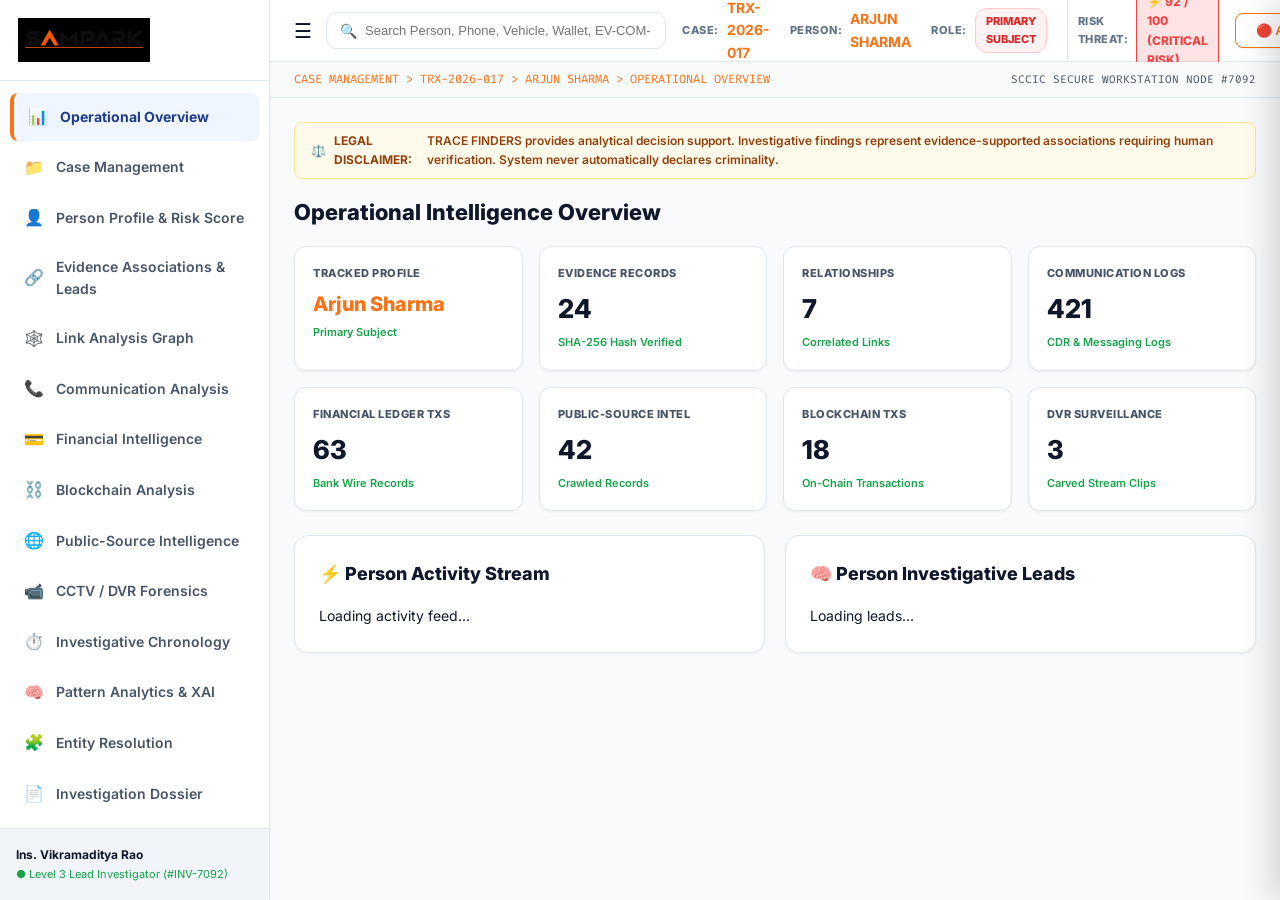
==== commit 5f5eabd8: "feat: Rebrand prototype to SAMPARK (AI Driven Criminal Network Analysis System) with orange chevron " ====
--- a/static/index.html
+++ b/static/index.html
@@ -3,7 +3,7 @@
 <head>
     <meta charset="UTF-8">
     <meta name="viewport" content="width=device-width, initial-scale=1.0">
-    <title>TRACE FINDERS — Criminal Network Intelligence & Evidence Fusion Workstation</title>
+    <title>SAMPARK — AI Driven Criminal Network Analysis System</title>
     <!-- CSS & Fonts -->
     <link rel="stylesheet" href="/static/css/styles.css">
     <link rel="preconnect" href="https://fonts.googleapis.com">
@@ -17,16 +17,16 @@
     <!-- 1. GLOBAL LEFT SIDEBAR -->
     <aside class="sidebar" id="app-sidebar">
         <div class="brand">
-            <img src="/static/logo.png" style="height: 42px; width: auto; border-radius: 6px;" alt="TRACE FINDERS Logo">
-            <div>
-                <div class="brand-text">TRACE FINDERS</div>
-                <div class="sih-badge">INTELLIGENCE WORKSTATION</div>
+            <img src="/static/logo.png" style="height: 44px; width: auto; max-width: 170px; object-fit: contain;" alt="SAMPARK Logo">
+            <div style="display: none;">
+                <div class="brand-text">SAMPARK</div>
+                <div class="sih-badge">AI DRIVEN NETWORK ANALYSIS</div>
             </div>
         </div>
         <ul class="nav-list">
             <li class="nav-item active" data-tab="overview"><span class="nav-icon">📊</span> Operational Overview</li>
             <li class="nav-item" data-tab="cases"><span class="nav-icon">📁</span> Case Management</li>
-            <li class="nav-item" data-tab="persons"><span class="nav-icon">👤</span> Person Profile</li>
+            <li class="nav-item" data-tab="persons"><span class="nav-icon">👤</span> Person Profile & Risk Score</li>
             <li class="nav-item" data-tab="fusion"><span class="nav-icon">🔗</span> Evidence Associations & Leads</li>
             <li class="nav-item" data-tab="graph"><span class="nav-icon">🕸️</span> Link Analysis Graph</li>
             <li class="nav-item" data-tab="communications"><span class="nav-icon">📞</span> Communication Analysis</li>
@@ -63,15 +63,19 @@
                 <div class="context-meta-group">
                     <div class="context-item">
                         <span class="context-label">CASE:</span>
-                        <span id="ctx-case-id" class="context-val" style="color: var(--accent-blue);">TRX-2026-017</span>
+                        <span id="ctx-case-id" class="context-val" style="color: var(--accent-orange);">TRX-2026-017</span>
                     </div>
                     <div class="context-item">
                         <span class="context-label">PERSON:</span>
-                        <span id="ctx-subject-name" class="context-val" style="color: var(--accent-blue);">ARJUN SHARMA</span>
+                        <span id="ctx-subject-name" class="context-val" style="color: var(--accent-orange);">ARJUN SHARMA</span>
                     </div>
                     <div class="context-item">
                         <span class="context-label">ROLE:</span>
                         <span id="ctx-subject-role" class="badge badge-high">PRIMARY SUBJECT</span>
+                    </div>
+                    <div class="context-item" style="border-left: 1px solid var(--border-color); padding-left: 10px;">
+                        <span class="context-label">RISK THREAT:</span>
+                        <div id="ctx-subject-risk-badge" class="badge" style="background: rgba(239, 68, 68, 0.15); color: #ef4444; border: 1px solid #ef4444; font-weight: 800; font-size: 12px;">⚡ 92 / 100 (CRITICAL RISK)</div>
                     </div>
                 </div>
 
@@ -631,6 +635,29 @@
         </div>
     </div>
 
+    <!-- Firebase Web SDK Integration (tracefinders-daa12) -->
+    <script src="https://www.gstatic.com/firebasejs/9.22.0/firebase-app-compat.js"></script>
+    <script src="https://www.gstatic.com/firebasejs/9.22.0/firebase-database-compat.js"></script>
+    <script src="https://www.gstatic.com/firebasejs/9.22.0/firebase-analytics-compat.js"></script>
+    <script>
+        const firebaseConfig = {
+          apiKey: "AIzaSyDEN_-jW6C8eVkVJQGEHxteklCW7xVxaEY",
+          authDomain: "tracefinders-daa12.firebaseapp.com",
+          databaseURL: "https://tracefinders-daa12-default-rtdb.firebaseio.com",
+          projectId: "tracefinders-daa12",
+          storageBucket: "tracefinders-daa12.firebasestorage.app",
+          messagingSenderId: "51041091595",
+          appId: "1:51041091595:web:19532f331086647418470e",
+          measurementId: "G-17YM10KS5V"
+        };
+        if (!window.firebaseAppInitialized && typeof firebase !== 'undefined') {
+            firebase.initializeApp(firebaseConfig);
+            if (firebase.analytics) firebase.analytics();
+            window.firebaseAppInitialized = true;
+            console.log("[FIREBASE] Web SDK Initialized for Project: tracefinders-daa12");
+        }
+    </script>
+
     <!-- JS Application Controller -->
     <script src="/static/js/app.js"></script>
 </body>
--- a/static/css/styles.css
+++ b/static/css/styles.css
@@ -7,8 +7,9 @@
   --bg-card-hover: #f1f5f9;
   --bg-sidebar: #ffffff;
   --bg-header: #ffffff;
-  --accent-blue: #2563eb;
-  --accent-cyan: #0284c7;
+  --accent-orange: #f97316;
+  --accent-blue: #f97316;
+  --accent-cyan: #ff5722;
   --accent-purple: #7c3aed;
   --status-red: #dc2626;
   --status-amber: #d97706;
@@ -27,8 +28,9 @@
   --bg-card-hover: #12141d;
   --bg-sidebar: #040406;
   --bg-header: #040406;
-  --accent-blue: #38bdf8;
-  --accent-cyan: #22d3ee;
+  --accent-orange: #ff6b00;
+  --accent-blue: #f97316;
+  --accent-cyan: #ff5722;
   --accent-purple: #c084fc;
   --status-red: #f87171;
   --status-amber: #fbbf24;
@@ -888,3 +890,190 @@
   gap: 12px;
   margin-top: 24px;
 }
+
+/* ==================================================
+   MOBILE & TABLET RESPONSIVE ENGINE (@media max-width: 768px & 480px)
+   ================================================== */
+
+@media (max-width: 768px) {
+  /* 1. App Base & Sidebar Drawer */
+  body {
+    flex-direction: column;
+    overflow-y: auto;
+    height: auto;
+    min-height: 100vh;
+  }
+
+  .sidebar {
+    position: fixed;
+    top: 0;
+    left: 0;
+    bottom: 0;
+    width: 280px;
+    z-index: 2000;
+    transform: translateX(-100%);
+    box-shadow: 10px 0 30px rgba(0,0,0,0.5);
+  }
+
+  .sidebar.collapsed {
+    transform: translateX(-100%);
+    width: 280px;
+  }
+
+  .sidebar:not(.collapsed) {
+    transform: translateX(0);
+  }
+
+  /* 2. Global Header & Context Bar */
+  .context-bar {
+    height: auto;
+    padding: 12px 16px;
+    flex-direction: column;
+    align-items: stretch;
+    gap: 10px;
+  }
+
+  .search-box {
+    width: 100%;
+  }
+
+  .context-meta-group {
+    flex-wrap: wrap;
+    gap: 8px 14px;
+    font-size: 11px;
+  }
+
+  .select-custom {
+    width: 100%;
+    font-size: 12px;
+    padding: 8px 10px;
+  }
+
+  .breadcrumb-bar {
+    padding: 8px 16px;
+    flex-direction: column;
+    align-items: flex-start;
+    gap: 4px;
+    font-size: 10px;
+  }
+
+  /* 3. Main Content & Padding */
+  .content-area {
+    padding: 14px;
+    overflow-x: hidden;
+  }
+
+  /* 4. Grids & Cards */
+  .grid-stats {
+    grid-template-columns: repeat(2, 1fr) !important;
+    gap: 10px !important;
+  }
+
+  .stat-card {
+    padding: 12px !important;
+  }
+
+  .stat-val {
+    font-size: 18px !important;
+  }
+
+  .card {
+    padding: 16px !important;
+    border-radius: 10px !important;
+    margin-bottom: 14px !important;
+  }
+
+  .card-title {
+    font-size: 15px !important;
+    flex-direction: column;
+    align-items: flex-start;
+    gap: 8px;
+  }
+
+  /* 5. CCTV / DVR Workspace */
+  .dvr-filter-bar {
+    flex-direction: column;
+    align-items: stretch;
+    gap: 8px;
+  }
+
+  .camera-inventory-grid {
+    grid-template-columns: 1fr !important;
+    gap: 12px !important;
+  }
+
+  .dvr-analytics-3col {
+    grid-template-columns: 1fr !important;
+    gap: 14px !important;
+  }
+
+  #dvr-video-grid-container {
+    grid-template-columns: 1fr !important;
+    gap: 12px !important;
+  }
+
+  /* 6. Link Analysis Graph Canvas & Controls */
+  .graph-toolbar {
+    flex-direction: column;
+    align-items: flex-start;
+    gap: 10px;
+    padding: 10px 12px;
+  }
+
+  #graph-canvas {
+    height: 420px !important;
+  }
+
+  .graph-floating-controls {
+    bottom: 12px;
+    right: 12px;
+    gap: 4px;
+  }
+
+  .graph-control-btn {
+    width: 32px;
+    height: 32px;
+    font-size: 12px;
+  }
+
+  /* 7. Tables Responsive Scroll Wrapper */
+  .table-custom {
+    display: block;
+    width: 100%;
+    overflow-x: auto;
+    white-space: nowrap;
+    -webkit-overflow-scrolling: touch;
+  }
+
+  .table-custom th, .table-custom td {
+    padding: 8px 10px;
+    font-size: 11px;
+  }
+
+  /* 8. Right Drawer & Modals */
+  .right-drawer-overlay {
+    width: 100vw !important;
+  }
+
+  .modal-card {
+    width: 95vw !important;
+    padding: 18px !important;
+    max-height: 92vh !important;
+  }
+
+  .form-grid-2 {
+    grid-template-columns: 1fr !important;
+    gap: 8px !important;
+  }
+}
+
+@media (max-width: 480px) {
+  .grid-stats {
+    grid-template-columns: 1fr !important;
+  }
+  
+  .disclaimer-banner {
+    font-size: 10px;
+    padding: 6px 10px;
+  }
+}
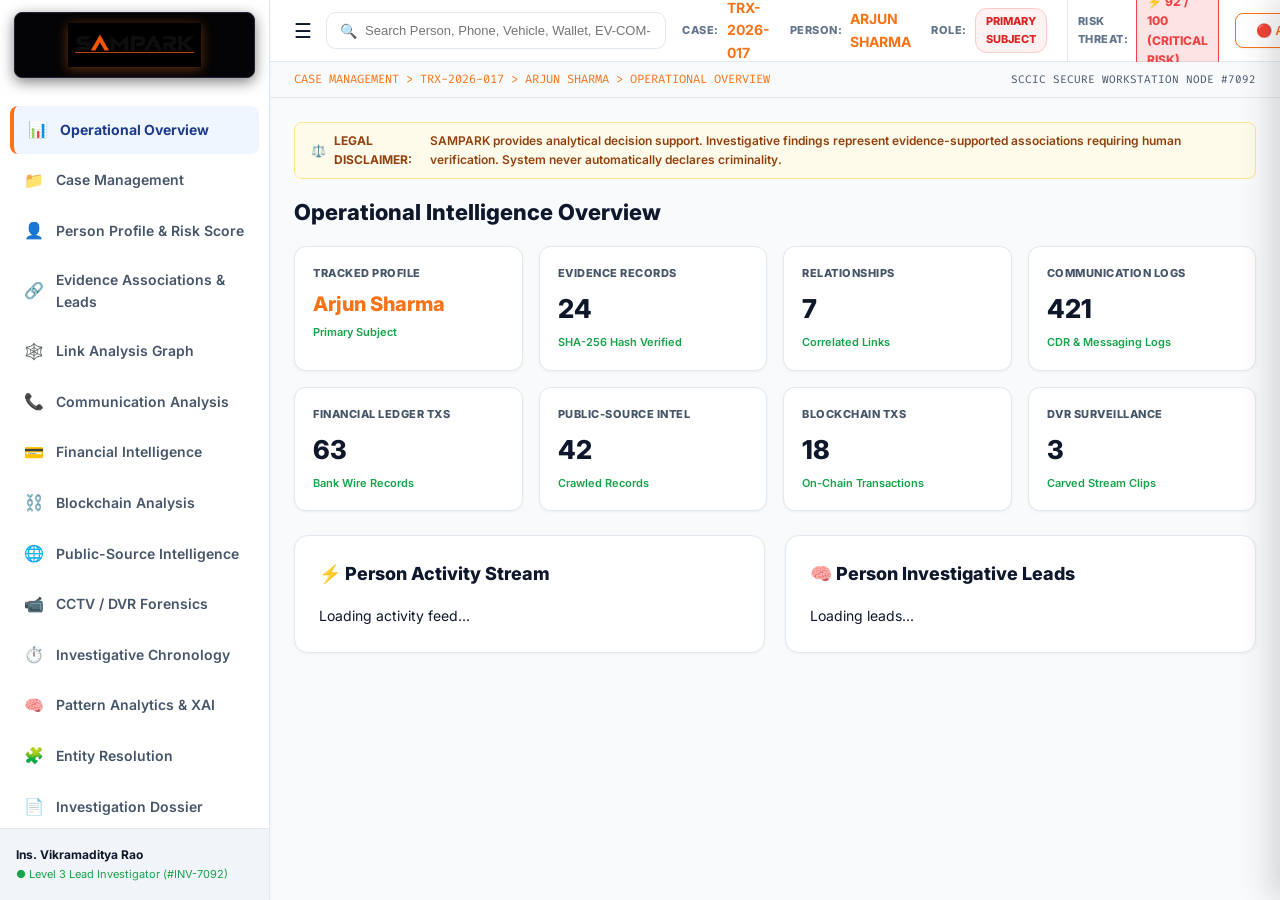
==== commit 4c2024e8: "refactor: Global rebrand of all text and UI elements to SAMPARK with high-contrast logo container" ====
--- a/static/index.html
+++ b/static/index.html
@@ -107,7 +107,7 @@
 
             <!-- LEGAL DISCLAIMER BANNER -->
             <div class="disclaimer-banner">
-                ⚖️ <strong>LEGAL DISCLAIMER:</strong> TRACE FINDERS provides analytical decision support. Investigative findings represent evidence-supported associations requiring human verification. System never automatically declares criminality.
+                ⚖️ <strong>LEGAL DISCLAIMER:</strong> SAMPARK provides analytical decision support. Investigative findings represent evidence-supported associations requiring human verification. System never automatically declares criminality.
             </div>
 
             <!-- 1. OPERATIONAL OVERVIEW -->
@@ -483,7 +483,7 @@
                 <h2 style="font-size: 22px; font-weight: 800; margin-bottom: 16px;">Official Investigation Summary Report</h2>
                 <div class="card">
                     <div class="card-title">
-                        <span>TRACE FINDERS Official Investigation Dossier</span>
+                        <span>SAMPARK Official Investigation Dossier</span>
                         <button class="btn" onclick="printDossierPDF()">🖨️ Print / Export PDF Dossier</button>
                     </div>
                     <iframe id="report-preview-frame" style="width: 100%; height: 720px; border: 1px solid var(--border-color); background: #ffffff; border-radius: 8px; box-shadow: var(--shadow-sm);"></iframe>
--- a/static/css/styles.css
+++ b/static/css/styles.css
@@ -1,4 +1,4 @@
-/* TRACE FINDERS — CRISP LIGHT / DARK INTELLIGENCE WORKSTATION THEME */
+/* SAMPARK — CRISP LIGHT / DARK INTELLIGENCE WORKSTATION THEME */
 
 :root {
   /* LIGHT MODE DEFAULT */
@@ -79,11 +79,23 @@
 }
 
 .brand {
-  padding: 18px;
-  border-bottom: 1px solid var(--border-color);
-  display: flex;
-  align-items: center;
-  gap: 12px;
+  display: flex;
+  align-items: center;
+  justify-content: center;
+  padding: 10px 14px;
+  background: #040406 !important;
+  border: 1px solid #222538 !important;
+  border-radius: 8px;
+  margin: 12px 14px 16px 14px;
+  box-shadow: 0 4px 14px rgba(0, 0, 0, 0.5);
+}
+
+.brand img {
+  height: 38px;
+  width: auto;
+  max-width: 100%;
+  object-fit: contain;
+  filter: drop-shadow(0 2px 6px rgba(249, 115, 22, 0.4));
 }
 
 .brand-text {
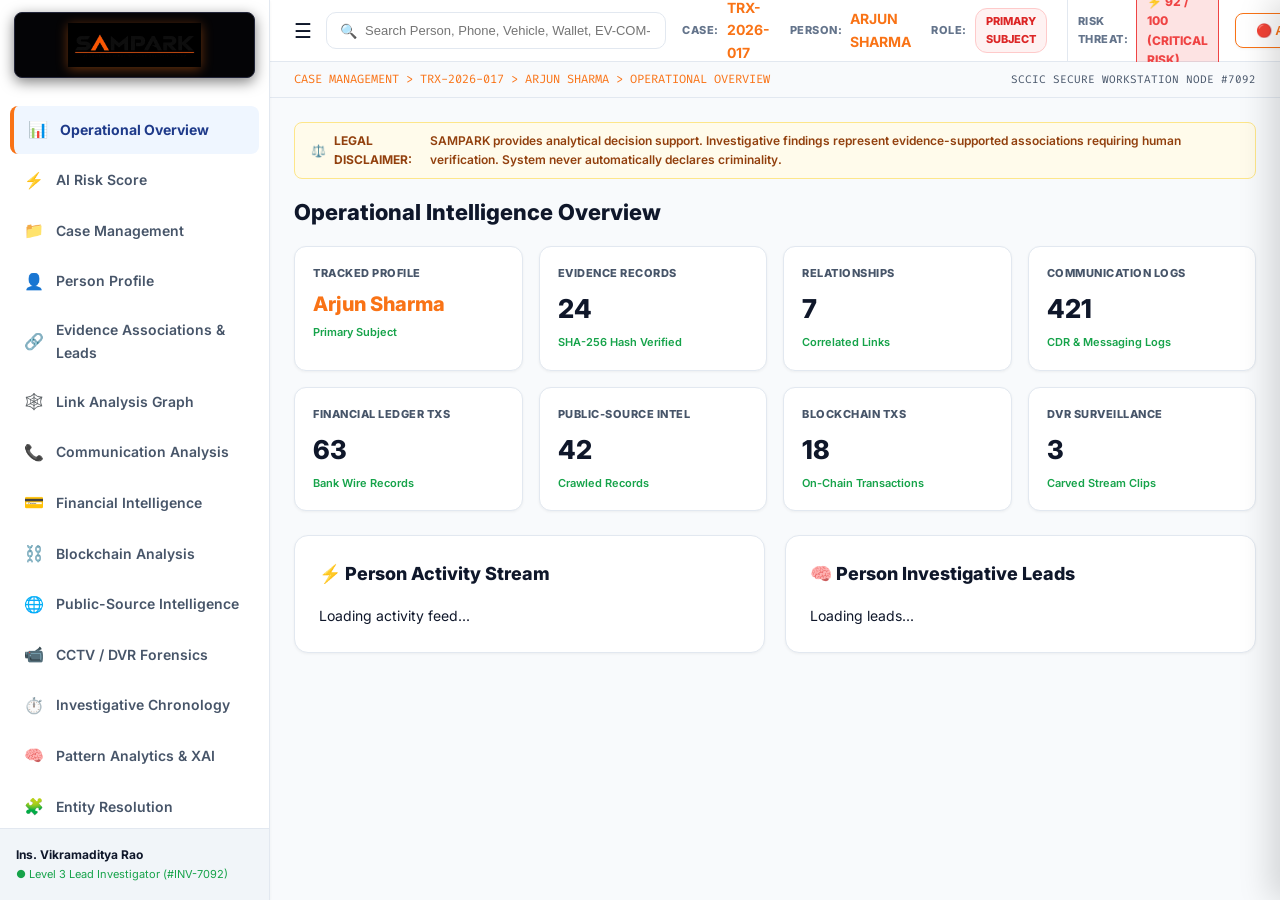
==== commit 98a73f11: "feat: Add dedicated '⚡ AI Risk Score' tab to left sidebar and full Risk Intelligence Center view" ====
--- a/static/index.html
+++ b/static/index.html
@@ -25,8 +25,9 @@
         </div>
         <ul class="nav-list">
             <li class="nav-item active" data-tab="overview"><span class="nav-icon">📊</span> Operational Overview</li>
+            <li class="nav-item" data-tab="risk"><span class="nav-icon" style="color: #ff6b00;">⚡</span> AI Risk Score</li>
             <li class="nav-item" data-tab="cases"><span class="nav-icon">📁</span> Case Management</li>
-            <li class="nav-item" data-tab="persons"><span class="nav-icon">👤</span> Person Profile & Risk Score</li>
+            <li class="nav-item" data-tab="persons"><span class="nav-icon">👤</span> Person Profile</li>
             <li class="nav-item" data-tab="fusion"><span class="nav-icon">🔗</span> Evidence Associations & Leads</li>
             <li class="nav-item" data-tab="graph"><span class="nav-icon">🕸️</span> Link Analysis Graph</li>
             <li class="nav-item" data-tab="communications"><span class="nav-icon">📞</span> Communication Analysis</li>
@@ -134,6 +135,22 @@
                         <div class="card-title">🧠 Person Investigative Leads</div>
                         <div id="ai-leads-panel">Loading leads...</div>
                     </div>
+                </div>
+            </section>
+
+            <!-- SAMPARK DEDICATED AI RISK SCORE ANALYSIS VIEW (SIDEBAR TAB) -->
+            <section id="view-risk" class="tab-view">
+                <div style="display: flex; justify-content: space-between; align-items: center; margin-bottom: 20px;">
+                    <div>
+                        <h2 style="font-size: 22px; font-weight: 800; color: var(--text-main);">⚡ SAMPARK AI Risk Threat Intelligence Center</h2>
+                        <div style="font-size: 13px; color: var(--text-muted);">Real-time multi-dimensional threat index computed across CDR, Banking, DVR ANPR, and Blockchain forensics</div>
+                    </div>
+                    <button class="btn" onclick="openRiskScoreModal()"><span style="margin-right: 6px;">📋</span> OPEN DETAILED AUDIT MODAL</button>
+                </div>
+
+                <div id="risk-view-container">
+                    <!-- Populated dynamically via loadRiskViewData() -->
+                    Loading SAMPARK AI Risk Analysis...
                 </div>
             </section>
 
@@ -630,8 +647,29 @@
                         <button type="button" class="btn btn-secondary" onclick="goToWizardStep(2)">BACK</button>
                         <button type="submit" class="btn">CREATE CASE & INGEST</button>
                     </div>
-                </div>
-            </form>
+    <!-- SAMPARK DETAILED RISK SCORE EVALUATION MODAL (REQUIREMENT 3) -->
+    <div id="modal-risk-detail" class="modal-overlay">
+        <div class="modal-card" style="max-width: 680px; border: 1.5px solid var(--accent-orange);">
+            <div class="modal-header">
+                <div style="display: flex; align-items: center; gap: 10px;">
+                    <span style="font-size: 24px;">⚡</span>
+                    <div>
+                        <div class="modal-title" style="color: var(--accent-orange);">SAMPARK AI RISK SCORE BREAKDOWN</div>
+                        <div style="font-size: 11px; color: var(--text-muted);">Comprehensive Threat Analysis & Recommended Next Steps</div>
+                    </div>
+                </div>
+                <button class="modal-close-btn" onclick="closeRiskScoreModal()">✕</button>
+            </div>
+            
+            <div id="risk-modal-body" style="margin-top: 14px;">
+                <!-- Populated dynamically via openRiskScoreModal(personId) -->
+                Loading Risk Score evaluation...
+            </div>
+            
+            <div class="modal-actions" style="margin-top: 20px;">
+                <button type="button" class="btn btn-secondary" onclick="closeRiskScoreModal()">CLOSE</button>
+                <button type="button" class="btn" onclick="closeRiskScoreModal(); switchTab('fusion');">EXPLORE FUSION LEADS ➔</button>
+            </div>
         </div>
     </div>
 
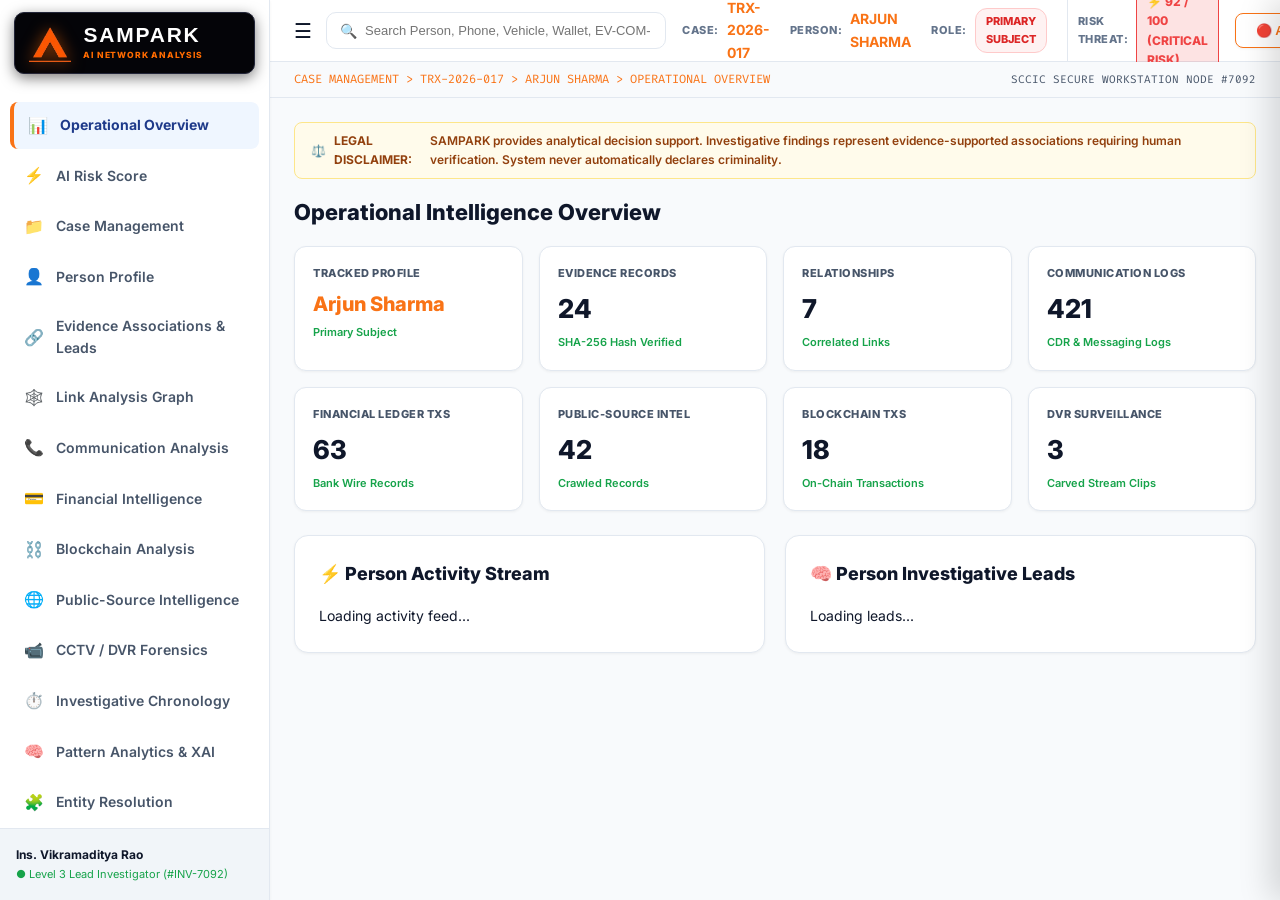
==== commit 000c6576: "fix: Resolve JS syntax error restoring all click actions; display SAMPARK name beside logo emblem" ====
--- a/static/index.html
+++ b/static/index.html
@@ -16,11 +16,11 @@
 
     <!-- 1. GLOBAL LEFT SIDEBAR -->
     <aside class="sidebar" id="app-sidebar">
-        <div class="brand">
-            <img src="/static/logo.png" style="height: 44px; width: auto; max-width: 170px; object-fit: contain;" alt="SAMPARK Logo">
-            <div style="display: none;">
+        <div class="brand" onclick="switchTab('overview')" title="SAMPARK Overview">
+            <img src="/static/logo-emblem.png" class="brand-logo-emblem" alt="SAMPARK Emblem">
+            <div class="brand-text-block">
                 <div class="brand-text">SAMPARK</div>
-                <div class="sih-badge">AI DRIVEN NETWORK ANALYSIS</div>
+                <div class="sih-badge">AI NETWORK ANALYSIS</div>
             </div>
         </div>
         <ul class="nav-list">
--- a/static/css/styles.css
+++ b/static/css/styles.css
@@ -81,39 +81,59 @@
 .brand {
   display: flex;
   align-items: center;
-  justify-content: center;
+  gap: 12px;
   padding: 10px 14px;
-  background: #040406 !important;
+  background: #040408 !important;
   border: 1px solid #222538 !important;
-  border-radius: 8px;
+  border-radius: 10px;
   margin: 12px 14px 16px 14px;
   box-shadow: 0 4px 14px rgba(0, 0, 0, 0.5);
-}
-
-.brand img {
+  cursor: pointer;
+  transition: all 0.2s ease;
+}
+
+.brand:hover {
+  border-color: #ff6b00 !important;
+  box-shadow: 0 4px 18px rgba(255, 107, 0, 0.25);
+}
+
+.brand img, .brand-logo-emblem {
   height: 38px;
   width: auto;
-  max-width: 100%;
+  max-width: 48px;
   object-fit: contain;
-  filter: drop-shadow(0 2px 6px rgba(249, 115, 22, 0.4));
-}
-
-.brand-text {
+  flex-shrink: 0;
+  filter: drop-shadow(0 2px 8px rgba(255, 107, 0, 0.6));
+}
+
+.brand-text-block {
+  display: flex;
+  flex-direction: column;
+  justify-content: center;
+  min-width: 0;
+}
+
+.brand-text, .brand-title {
+  font-weight: 900;
+  font-size: 21px;
+  letter-spacing: 1.8px;
+  color: #ffffff !important;
+  line-height: 1.1;
+  font-family: -apple-system, BlinkMacSystemFont, 'Segoe UI', Roboto, sans-serif;
+}
+
+body.dark-mode .brand-text, body.dark-mode .brand-title {
+  color: #ffffff !important;
+}
+
+.sih-badge, .brand-subtitle {
+  font-size: 8.5px;
+  color: #ff6b00 !important;
   font-weight: 800;
-  font-size: 17px;
-  letter-spacing: 0.5px;
-  color: #1e3a8a;
-}
-
-body.dark-mode .brand-text {
-  color: #f8fafc;
-}
-
-.sih-badge {
-  font-size: 10px;
-  color: var(--accent-blue);
-  font-weight: 700;
-  letter-spacing: 0.5px;
+  letter-spacing: 0.8px;
+  text-transform: uppercase;
+  margin-top: 3px;
+  white-space: nowrap;
 }
 
 .nav-list {
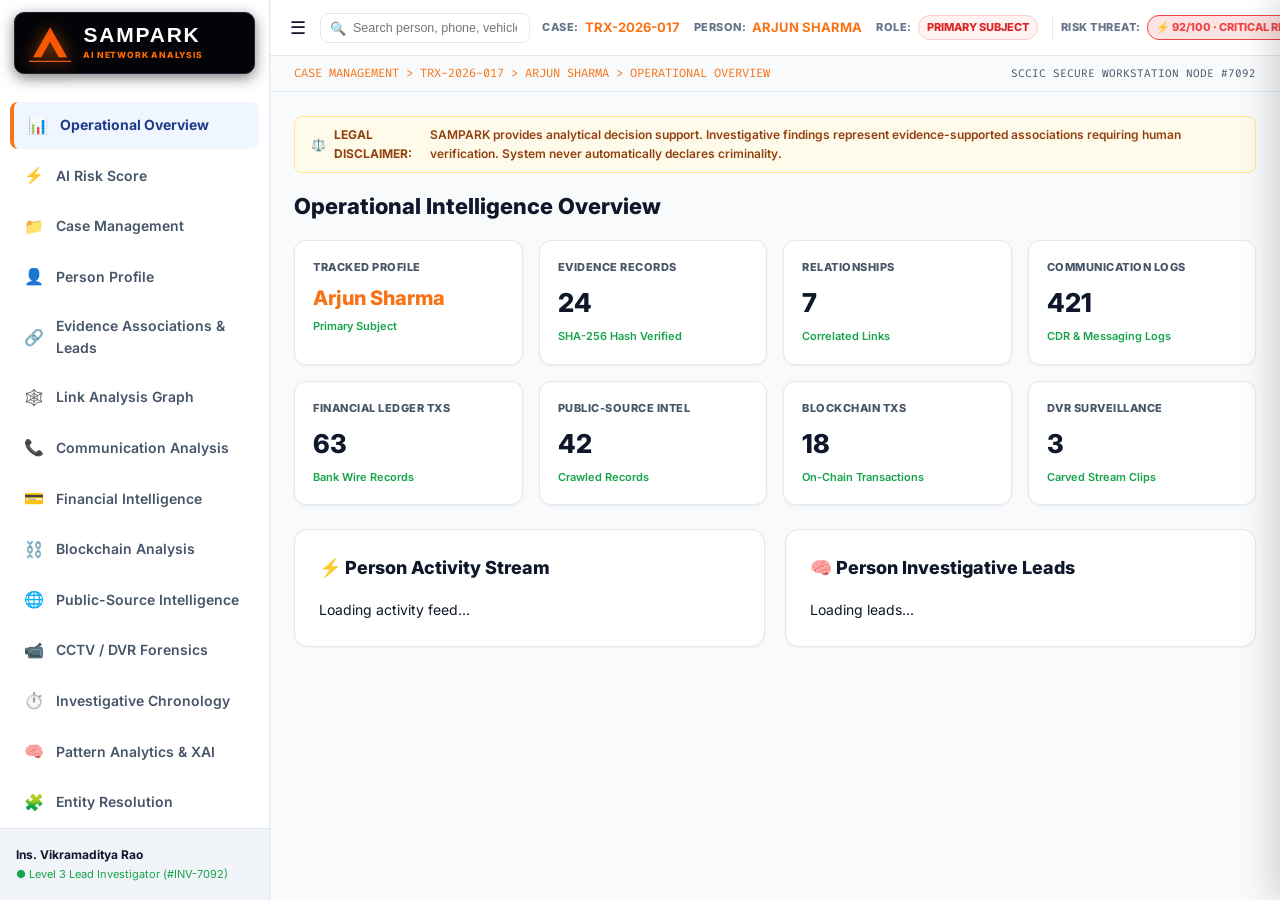
==== commit 659177f8: "fix: Correct header layout, prevent awkward line wrapping, and eliminate unicode diamond glitch in p" ====
--- a/static/index.html
+++ b/static/index.html
@@ -52,15 +52,15 @@
         
         <!-- 2. GLOBAL CONTEXT BAR HEADER -->
         <header class="context-bar">
-            <div style="display: flex; align-items: center; gap: 14px;">
-                <button class="sidebar-toggle-btn" onclick="toggleSidebar()" title="Toggle Sidebar" style="background: transparent; border: none; font-size: 20px; color: var(--text-main); cursor: pointer;">☰</button>
+            <div style="display: flex; align-items: center; gap: 10px; flex-shrink: 0;">
+                <button class="sidebar-toggle-btn" onclick="toggleSidebar()" title="Toggle Sidebar" style="background: transparent; border: none; font-size: 18px; color: var(--text-main); cursor: pointer; padding: 4px;">☰</button>
                 <div class="search-box">
                     <span class="search-icon">🔍</span>
-                    <input type="text" id="global-search-input" class="search-input" placeholder="Search Person, Phone, Vehicle, Wallet, EV-COM-001...">
-                </div>
-            </div>
-
-            <div style="display: flex; align-items: center; gap: 16px;">
+                    <input type="text" id="global-search-input" class="search-input" placeholder="Search person, phone, vehicle...">
+                </div>
+            </div>
+
+            <div style="display: flex; align-items: center; gap: 12px; flex-shrink: 0;">
                 <div class="context-meta-group">
                     <div class="context-item">
                         <span class="context-label">CASE:</span>
@@ -72,25 +72,25 @@
                     </div>
                     <div class="context-item">
                         <span class="context-label">ROLE:</span>
-                        <span id="ctx-subject-role" class="badge badge-high">PRIMARY SUBJECT</span>
-                    </div>
-                    <div class="context-item" style="border-left: 1px solid var(--border-color); padding-left: 10px;">
+                        <span id="ctx-subject-role" class="badge badge-high" style="font-size: 11px; padding: 3px 8px; white-space: nowrap;">PRIMARY SUBJECT</span>
+                    </div>
+                    <div class="context-item" style="border-left: 1px solid var(--border-color); padding-left: 8px;">
                         <span class="context-label">RISK THREAT:</span>
-                        <div id="ctx-subject-risk-badge" class="badge" style="background: rgba(239, 68, 68, 0.15); color: #ef4444; border: 1px solid #ef4444; font-weight: 800; font-size: 12px;">⚡ 92 / 100 (CRITICAL RISK)</div>
+                        <div id="ctx-subject-risk-badge" class="badge" style="background: rgba(239, 68, 68, 0.15); color: #ef4444; border: 1px solid #ef4444; font-weight: 800; font-size: 11px; cursor: pointer; white-space: nowrap; padding: 3px 8px;" onclick="openRiskScoreModal('P-001')" title="Click for SAMPARK Risk Breakdown">⚡ 92/100 · CRITICAL RISK 🔍</div>
                     </div>
                 </div>
 
                 <!-- PERSON SELECTOR DROPDOWN & THEME TOGGLE -->
-                <div style="display: flex; align-items: center; gap: 10px;">
+                <div style="display: flex; align-items: center; gap: 8px; flex-shrink: 0;">
                     <select id="select-change-person" class="select-custom" onchange="changeActivePerson(this.value)">
-                        <option value="P-001" selected>🔴 Arjun Sharma (Primary Subject)</option>
-                        <option value="P-002">🔵 Rohan Mehta (Business Contact)</option>
-                        <option value="P-003">🟢 Priya Joshi (Associate)</option>
-                        <option value="P-004">🟡 Vikram Patil (Person of Interest)</option>
-                        <option value="P-005">🟣 Neha Kulkarni (Employee)</option>
-                        <option value="P-006">⚠️ Arjun S. (Ambiguous Match Candidate)</option>
+                        <option value="P-001" selected>Target: Arjun Sharma (Primary)</option>
+                        <option value="P-002">Target: Rohan Mehta (Contact)</option>
+                        <option value="P-003">Target: Priya Joshi (Associate)</option>
+                        <option value="P-004">Target: Vikram Patil (POI)</option>
+                        <option value="P-005">Target: Neha Kulkarni (Employee)</option>
+                        <option value="P-006">Target: Arjun S. (Candidate)</option>
                     </select>
-                    <button class="btn btn-secondary" id="theme-toggle-btn" onclick="toggleTheme()" style="padding: 6px 12px; font-size: 12px;">🌙 Dark</button>
+                    <button class="btn btn-secondary" id="theme-toggle-btn" onclick="toggleTheme()" style="padding: 6px 10px; font-size: 11px; white-space: nowrap;">🌙 Dark</button>
                 </div>
             </div>
         </header>
--- a/static/css/styles.css
+++ b/static/css/styles.css
@@ -199,28 +199,43 @@
 
 /* Global Context Bar Header */
 .context-bar {
-  height: 62px;
+  min-height: 56px;
+  height: 56px;
   background-color: var(--bg-header);
   border-bottom: 1px solid var(--border-color);
   display: flex;
   align-items: center;
   justify-content: space-between;
-  padding: 0 24px;
-  gap: 16px;
+  padding: 0 16px;
+  gap: 12px;
   box-shadow: var(--shadow-sm);
+  white-space: nowrap;
+  overflow-x: auto;
+  overflow-y: hidden;
+}
+
+.context-bar::-webkit-scrollbar {
+  height: 2px;
+}
+.context-bar::-webkit-scrollbar-thumb {
+  background: var(--border-color);
 }
 
 .context-meta-group {
   display: flex;
   align-items: center;
-  gap: 20px;
+  gap: 14px;
   font-size: 13px;
+  flex-shrink: 0;
+  white-space: nowrap;
 }
 
 .context-item {
-  display: flex;
-  align-items: center;
-  gap: 8px;
+  display: inline-flex;
+  align-items: center;
+  gap: 6px;
+  white-space: nowrap;
+  flex-shrink: 0;
 }
 
 .context-label {
@@ -229,63 +244,78 @@
   text-transform: uppercase;
   font-size: 11px;
   letter-spacing: 0.5px;
+  white-space: nowrap;
+  flex-shrink: 0;
 }
 
 .context-val {
   color: var(--text-main);
   font-weight: 700;
-  font-size: 14px;
+  font-size: 13px;
+  white-space: nowrap;
+  flex-shrink: 0;
 }
 
 .select-custom {
   background-color: var(--bg-card);
-  border: 1.5px solid var(--accent-blue);
-  color: var(--accent-blue);
-  padding: 8px 16px;
+  border: 1.5px solid var(--accent-orange);
+  color: var(--text-main);
+  padding: 6px 10px;
   border-radius: 8px;
-  font-size: 13px;
+  font-size: 12px;
   font-weight: 700;
   outline: none;
   cursor: pointer;
   box-shadow: var(--shadow-sm);
+  white-space: nowrap;
+  flex-shrink: 0;
+  max-width: 220px;
 }
 
 .select-custom option {
   background-color: var(--bg-card);
   color: var(--text-main);
-  padding: 8px;
-  font-size: 13px;
+  padding: 6px;
+  font-size: 12px;
 }
 
 .search-box {
   position: relative;
-  width: 340px;
+  width: 210px;
+  min-width: 140px;
+  flex-shrink: 1;
+  transition: width 0.2s ease;
+}
+
+.search-box:focus-within {
+  width: 280px;
 }
 
 .search-input {
   width: 100%;
-  padding: 10px 14px 10px 38px;
+  padding: 7px 12px 7px 32px;
   background-color: var(--bg-card);
   border: 1px solid var(--border-color);
-  border-radius: 10px;
-  color: var(--text-main);
-  font-size: 13px;
+  border-radius: 8px;
+  color: var(--text-main);
+  font-size: 12.5px;
   font-weight: 500;
   outline: none;
 }
 
 .search-input:focus {
-  border-color: var(--accent-blue);
-  box-shadow: 0 0 0 3px rgba(37, 99, 235, 0.15);
+  border-color: var(--accent-orange);
+  box-shadow: 0 0 0 3px rgba(249, 115, 22, 0.15);
 }
 
 .search-icon {
   position: absolute;
-  left: 14px;
+  left: 10px;
   top: 50%;
   transform: translateY(-50%);
   color: #64748b;
-  font-size: 14px;
+  font-size: 13px;
+  pointer-events: none;
 }
 
 /* Legal Disclaimer Banner */
